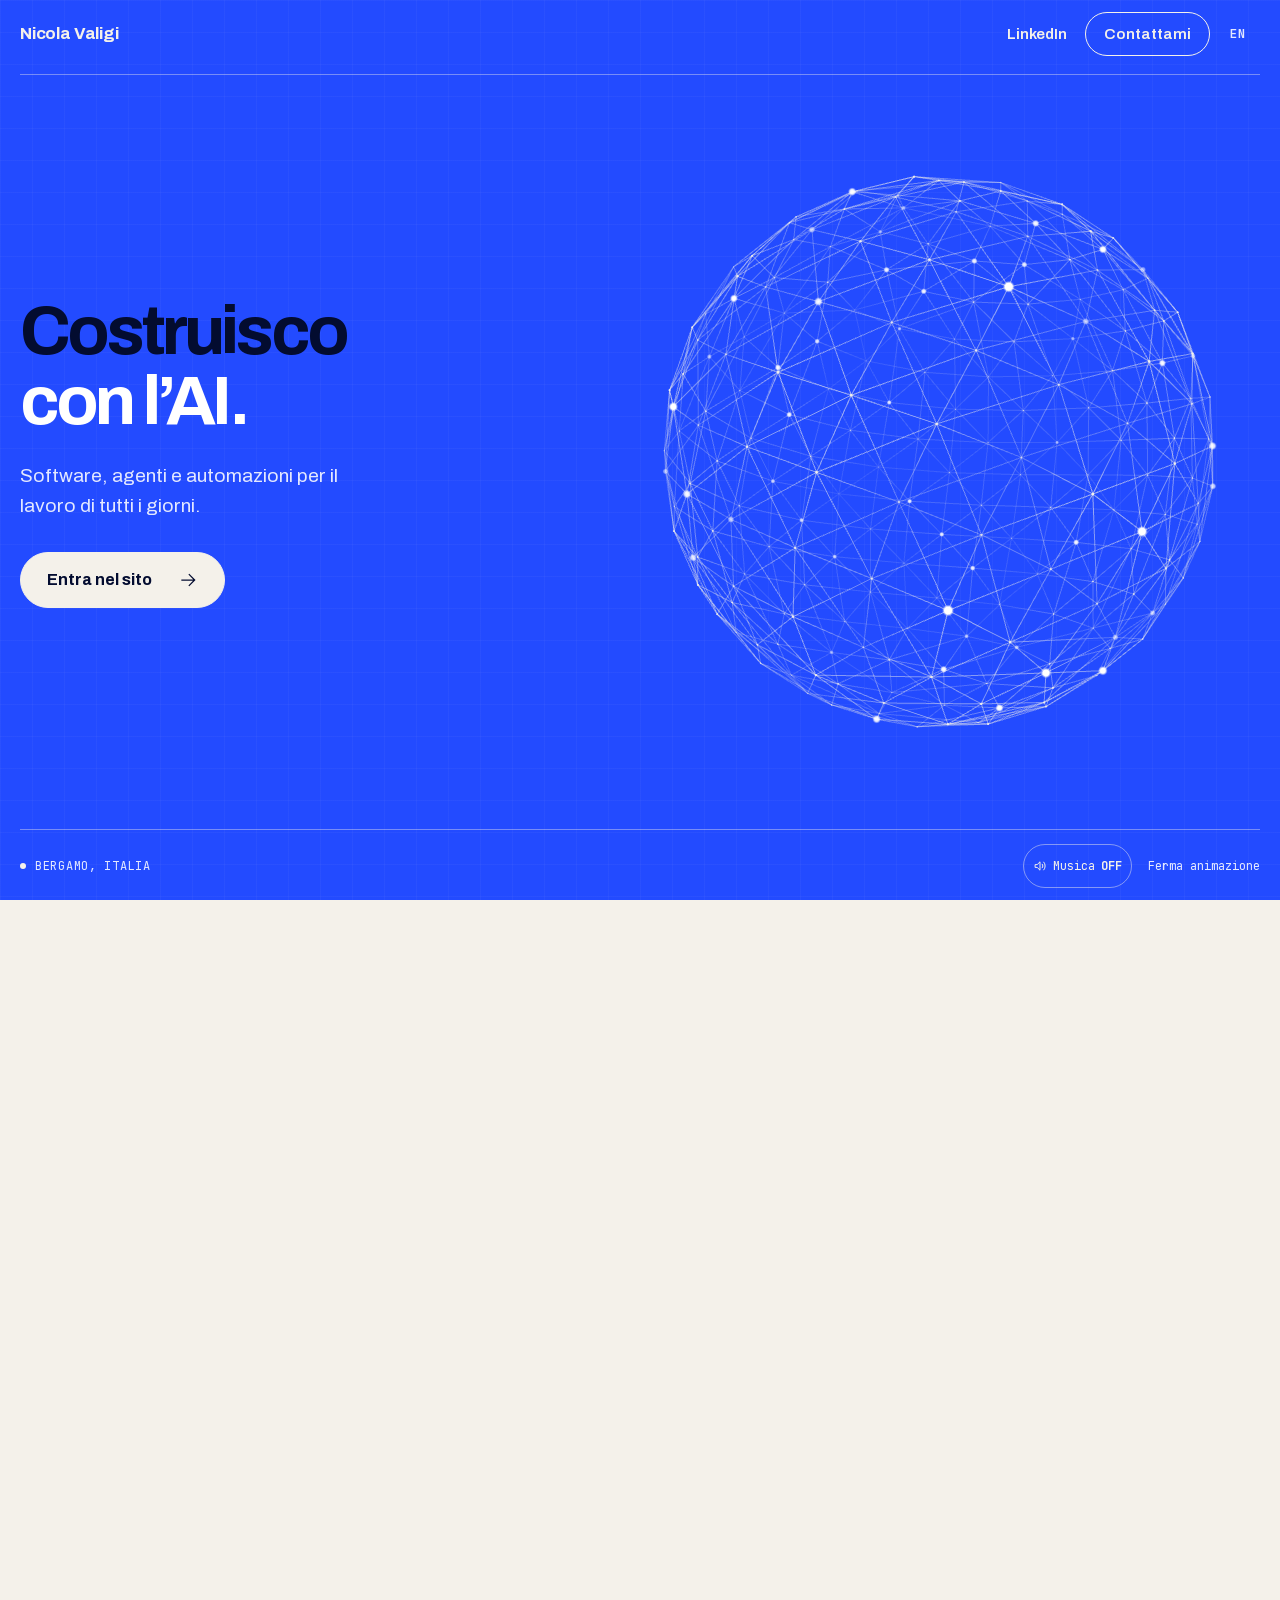
==== index.html @ a35246f2 "Centra la homepage sullo sviluppo con AI" ====
<!DOCTYPE html>
<html lang="it">
<head>
<meta charset="utf-8">
<meta name="viewport" content="width=device-width, initial-scale=1, viewport-fit=cover">
<title>Nicola Valigi | Sviluppo con AI, software e automazioni</title>
<meta name="theme-color" content="#F4F1EA">
<link rel="icon" href="icona.svg" type="image/svg+xml">
<link rel="preload" href="fonts/archivo-latin.woff2" as="font" type="font/woff2" crossorigin>
<link rel="stylesheet" href="fonts.css">
<link rel="stylesheet" href="stile.css">
<link rel="stylesheet" href="intro.css">
<script src="intro-boot.js"></script>
<meta name="description" content="Uso l’intelligenza artificiale per creare software e configuro agenti e automazioni per il lavoro quotidiano. Progetti e metodo di Nicola Valigi, Bergamo.">
<meta name="robots" content="index,follow,max-image-preview:large">
<meta name="author" content="Nicola Valigi">
<meta name="twitter:card" content="summary_large_image">
<meta name="twitter:title" content="Nicola Valigi | Sviluppo con AI, software e automazioni">
<meta name="twitter:description" content="Uso l’intelligenza artificiale per creare software e configuro agenti e automazioni per il lavoro quotidiano. Progetti e metodo di Nicola Valigi, Bergamo.">
<meta name="twitter:image" content="https://www.nicvaligi.com/og.png">
<meta name="twitter:image:alt" content="Nicola Valigi">
<meta property="og:type" content="website">
<meta property="og:title" content="Nicola Valigi | Sviluppo con AI, software e automazioni">
<meta property="og:description" content="Uso l’intelligenza artificiale per creare software e configuro agenti e automazioni per il lavoro quotidiano. Progetti e metodo di Nicola Valigi, Bergamo.">
<meta property="og:url" content="https://www.nicvaligi.com/">
<meta property="og:site_name" content="Nicola Valigi">
<meta property="og:locale" content="it_IT">
<meta property="og:locale:alternate" content="en_US">
<meta property="og:image" content="https://www.nicvaligi.com/og.png">
<meta property="og:image:width" content="1200">
<meta property="og:image:height" content="630">
<meta property="og:image:alt" content="Nicola Valigi">
<link rel="canonical" href="https://www.nicvaligi.com/">
<link rel="alternate" hreflang="it" href="https://www.nicvaligi.com/">
<link rel="alternate" hreflang="en" href="https://www.nicvaligi.com/en/">
<link rel="alternate" hreflang="x-default" href="https://www.nicvaligi.com/">
<script type="application/ld+json">{"@context":"https://schema.org","@graph":[{"@type":"Person","@id":"https://www.nicvaligi.com/#nicola","name":"Nicola Valigi","url":"https://www.nicvaligi.com/","image":"https://www.nicvaligi.com/img/nicola-valigi-al-lavoro.jpeg","email":"n.valigi@gmail.com","homeLocation":{"@type":"Place","name":"Bergamo, Italia"},"knowsLanguage":["it","en"],"sameAs":["https://www.linkedin.com/in/nicola-valigi-288418447/","https://github.com/nicolavaligi"],"knowsAbout":["Sviluppo software con AI","Agenti AI","Automazione dei flussi di lavoro","GIS","Fotogrammetria","Infrastrutture"]},{"@type":"WebSite","@id":"https://www.nicvaligi.com/#sito","url":"https://www.nicvaligi.com/","name":"Nicola Valigi","inLanguage":["it","en"],"publisher":{"@id":"https://www.nicvaligi.com/#nicola"}},{"@type":"Service","@id":"https://www.nicvaligi.com/#servizio-sentinelle","name":"Monitoraggio di fonti pubbliche","url":"https://www.nicvaligi.com/#sentinelle","provider":{"@id":"https://www.nicvaligi.com/#nicola"}},{"@type":"Service","@id":"https://www.nicvaligi.com/#servizio-geo","name":"Geo-intelligence e sourcing fondiario","url":"https://www.nicvaligi.com/#geo","provider":{"@id":"https://www.nicvaligi.com/#nicola"}},{"@type":"Service","@id":"https://www.nicvaligi.com/#servizio-agenti","name":"Piattaforme e agenti AI","url":"https://www.nicvaligi.com/#piattaforme","provider":{"@id":"https://www.nicvaligi.com/#nicola"}},{"@type":"Service","@id":"https://www.nicvaligi.com/rilievi-drone.html#servizio","name":"Rilievi drone e fotogrammetria","url":"https://www.nicvaligi.com/rilievi-drone.html","provider":{"@id":"https://www.nicvaligi.com/#nicola"}},{"@type":"ItemList","@id":"https://www.nicvaligi.com/#servizi","name":"Servizi","numberOfItems":4,"itemListElement":[{"@type":"ListItem","position":1,"item":{"@id":"https://www.nicvaligi.com/#servizio-agenti"}},{"@type":"ListItem","position":2,"item":{"@id":"https://www.nicvaligi.com/#servizio-sentinelle"}},{"@type":"ListItem","position":3,"item":{"@id":"https://www.nicvaligi.com/#servizio-geo"}},{"@type":"ListItem","position":4,"item":{"@id":"https://www.nicvaligi.com/rilievi-drone.html#servizio"}}]},{"@type":"WebPage","@id":"https://www.nicvaligi.com/#pagina","url":"https://www.nicvaligi.com/","name":"Nicola Valigi | Sviluppo con AI, software e automazioni","description":"Uso l’intelligenza artificiale per creare software e configuro agenti e automazioni per il lavoro quotidiano. Progetti e metodo di Nicola Valigi, Bergamo.","inLanguage":"it","isPartOf":{"@id":"https://www.nicvaligi.com/#sito"},"about":{"@id":"https://www.nicvaligi.com/#nicola"},"mainEntity":{"@id":"https://www.nicvaligi.com/#servizi"}}]}</script>
</head>
<body>
<section class="intro-stage" id="intro" aria-label="Benvenuto">
  <header class="intro-header">
    <p class="intro-name">Nicola Valigi</p>
    <nav class="intro-nav" aria-label="Accesso rapido">
      <a href="https://www.linkedin.com/in/nicola-valigi-288418447/" target="_blank" rel="noopener noreferrer">LinkedIn</a>
      <a class="intro-contact" href="#contatto">Contattami</a>
      <a class="intro-language" href="/en/" lang="en" hreflang="en" aria-label="English">EN</a>
    </nav>
  </header>
  <div class="intro-composition">
    <div class="intro-orbit" aria-hidden="true">
      <svg class="intro-fallback" viewBox="0 0 400 400" fill="none" stroke="currentColor" stroke-width=".65">
        <circle cx="200" cy="200" r="170"/><ellipse cx="200" cy="200" rx="90" ry="170"/><ellipse cx="200" cy="200" rx="145" ry="170"/>
        <ellipse cx="200" cy="200" rx="170" ry="60"/><ellipse cx="200" cy="200" rx="170" ry="120"/><path d="M30 200h340M200 30v340"/>
      </svg>
      <canvas id="sphere"></canvas>
    </div>
    <div class="intro-copy">
      <p class="intro-title">Costruisco<br><span>con l’AI.</span></p>
      <p class="intro-subtitle">Software, agenti e automazioni per il lavoro di tutti i giorni.</p>
      <a class="intro-enter" href="#contenuto"><span>Entra nel sito</span><svg width="20" height="20" viewBox="0 0 24 24" fill="none" stroke="currentColor" stroke-width="1.5" aria-hidden="true"><path d="M4 12h15M13 5l7 7-7 7"/></svg></a>
    </div>
  </div>
  <footer class="intro-footer">
    <span class="intro-location">BERGAMO, ITALIA</span>
    <div class="intro-controls"><button class="intro-music" type="button" aria-label="Musica lounge" aria-pressed="false" hidden><svg viewBox="0 0 20 20" width="14" height="14" fill="none" stroke="currentColor" stroke-width="1.4" aria-hidden="true"><path d="M3 8h3l4-4v12l-4-4H3zM13 7a5 5 0 0 1 0 6M15 4a9 9 0 0 1 0 12"/></svg><span>Musica</span><span data-music-status aria-hidden="true">OFF</span></button><button class="intro-pause" type="button" aria-pressed="false">Ferma animazione</button></div>
  </footer>
</section>
<div class="site-shell" id="site-shell">

<a class="salta" href="#contenuto">Vai al contenuto</a>


<header class="contenitore testata">
  <a class="marchio" href="./">Nicola Valigi</a>
  <nav class="menu" aria-label="Menu principale">
    <a href="https://www.linkedin.com/in/nicola-valigi-288418447/" target="_blank" rel="noopener noreferrer">LinkedIn</a>
    <a class="contatto" href="#contatto">Contattami</a>
    <a class="lingua" href="/en/" hreflang="en" lang="en" aria-label="English">EN</a>
  </nav>
</header>

<main id="contenuto" tabindex="-1">

<section class="apertura">
  <div class="contenitore apertura-griglia">
    <div>
      <p class="coordinate">NICOLA VALIGI · BERGAMO</p>
      <h1><span>Software</span><span class="evid">con l’AI.</span></h1>
      <p class="sommario">Uso l’AI per progettare, scrivere e testare software. Configuro agenti che lavorano con i tuoi documenti, le tue fonti e gli strumenti che usi già.</p>
      <div class="azioni">
        <a class="bottone" href="#contatto">Contattami <span aria-hidden="true">&rarr;</span></a>
        <a class="collegamento" href="#progetti">Vedi i progetti</a>
      </div>
    </div>

    <picture><source type="image/webp" srcset="img/nicola-valigi-al-lavoro-640.webp 640w, img/nicola-valigi-al-lavoro-1200.webp 1200w, img/nicola-valigi-al-lavoro-1800.webp 1800w" sizes="(min-width: 1000px) 640px, calc(100vw - 40px)"><img class="ritratto" src="img/nicola-valigi-al-lavoro.jpeg" alt="Nicola Valigi al lavoro al computer" width="2390" height="1792" decoding="async" fetchpriority="high"></picture>
  </div>
</section>

<section class="sezione" id="progetti">
  <div class="contenitore">
    <p class="tav">Tav. 01 · Progetti</p>
    <h2>Progetti selezionati</h2>
    <ul class="gambe">
      <li><a href="#piattaforme"><strong>Software e agenti AI</strong><span>Piattaforme per i clienti e agenti che consultano le fonti.</span></a></li>
      <li><a href="#sentinelle"><strong>Monitoraggio automatico</strong><span>Atti, bandi e registri verificati ogni settimana.</span></a></li>
      <li><a href="#geo"><strong>Progetti territoriali</strong><span>Mappe, analisi e rilievi con drone.</span></a></li>
    </ul>

    <section class="gruppo" id="piattaforme" aria-labelledby="piattaforme-t">
      <div class="gruppo-testa">
        <span class="gruppo-lettera" aria-hidden="true">A</span>
        <div><h3 id="piattaforme-t">Software e agenti AI</h3><p>Piattaforme con accessi separati per cliente e agenti che ritrovano informazioni in note, posta e documenti.</p></div>
      </div>
    <article class="caso">
      <div class="caso-testa">
        <span class="caso-num">01</span>
        <h4>Una piattaforma per i clienti, in produzione</h4>
        <span class="caso-settore">Piattaforma · in produzione</span>
      </div>
      <figure class="schema">
        <figcaption>Schema dimostrativo · clienti e componenti di fantasia</figcaption>
        <div class="schema-griglia">
          <div class="tenant"><p class="tenant-nome">Cliente A</p><ul><li class="on">Console messaggi<span>acceso</span></li><li class="on">Cruscotto attività<span>acceso</span></li><li class="off">Prenotazioni del giorno<span>spento</span></li></ul></div>
          <div class="tenant"><p class="tenant-nome">Cliente B</p><ul><li class="on">Console messaggi<span>acceso</span></li><li class="off">Cruscotto attività<span>spento</span></li><li class="off">Prenotazioni del giorno<span>spento</span></li></ul></div>
          <div class="tenant"><p class="tenant-nome">Cliente C</p><ul><li class="off">Console messaggi<span>spento</span></li><li class="on">Cruscotto attività<span>acceso</span></li><li class="on">Prenotazioni del giorno<span>acceso</span></li></ul></div>
        </div>
        <ul class="schema-base">
          <li>Accessi separati per cliente</li>
          <li>Ambiente di prova</li>
          <li>Produzione</li>
        </ul>
      </figure>
      <div class="caso-testo">
        <div><h5>Il problema</h5><p>Ogni cliente vuole il suo strumento, ma costruire e mantenere un'applicazione separata per ciascuno non regge.</p></div>
        <div><h5>Cosa ho costruito</h5><p>Una piattaforma unica: accessi separati per cliente, ambienti di prova e di produzione e componenti attivabili per ciascun cliente.</p></div>
        <div class="risultato"><h5>Il risultato</h5><p>In produzione, con più clienti attivi. Un componente nuovo passa dalla prova alla produzione solo dopo essere stato visto funzionare.</p></div>
      </div>
    </article>
    <div class="sotto-blocco">
      <h4>Memoria e agenti</h4>
      <p class="sotto-intro">Appunti vocali, posta e documenti diventano una memoria che si interroga, con le fonti.</p>
      <ul class="archivi">
        <li><h5>Raccolta</h5><p>Le note vocali vengono trascritte, la posta letta da un agente, i documenti registrati al loro posto.</p></li>
        <li><h5>Memoria</h5><p>Ogni nota ha una fonte, una data e un grado di affidabilità. Si cerca per parole o per significato.</p></li>
        <li><h5>Decisioni</h5><p>Le decisioni restano scritte e numerate, così un progetto non riparte da zero e non contraddice un altro.</p></li>
      </ul>
    </div>
    </section>

    <section class="gruppo" id="sentinelle" aria-labelledby="sentinelle-t">
      <div class="gruppo-testa">
        <span class="gruppo-lettera" aria-hidden="true">B</span>
        <div><h3 id="sentinelle-t">Sentinelle su fonti pubbliche</h3><p>Sistemi che leggono con regolarità atti, bandi e registri, e avvisano solo quando c'è qualcosa di verificato.</p></div>
      </div>
    <article class="caso">
      <div class="caso-testa">
        <span class="caso-num">02</span>
        <h4>Dall'atto pubblicato alla perizia: la filiera degli espropri</h4>
        <span class="caso-settore">Espropri · giro settimanale</span>
      </div>
      <div class="flusso-griglia">
        <ol class="flusso">
          <li><b>1</b><div><h5>Cerca</h5><p>Ogni settimana, regione per regione, con sette metodi: albi comunali, delibere, stampa locale, gestori, gare, varianti urbanistiche, indizi di possesso.</p></div></li>
          <li><b>2</b><div><h5>Prova</h5><p>Ogni segnalazione porta l'indirizzo della fonte, l'estratto esatto e un'impronta che ne garantisce l'integrità. Senza prova viene respinta.</p></div></li>
          <li><b>3</b><div><h5>Confronta</h5><p>Lo stesso atto trovato due volte è un doppione. Un atto nuovo sulla stessa opera no.</p></div></li>
          <li><b>4</b><div><h5>Consegna</h5><p>Un elenco pronto per chi segue le pratiche, registrato solo dopo averlo riletto a destinazione.</p></div></li>
          <li><b>5</b><div><h5>Stima <span class="nota-stato">prototipo</span></h5><p>Gli atti di un caso vengono letti sulle regole di stima. Ne esce un'ipotesi, con le fonti citate voce per voce.</p></div></li>
          <li><b>6</b><div><h5>Valida</h5><p>Avvocato e tecnico controllano l'ipotesi. Solo dopo diventa una perizia.</p></div></li>
        </ol>
        <figure class="scheda-esempio">
          <figcaption>Segnalazione · esempio dimostrativo con dati di fantasia</figcaption>
          <dl>
            <div><dt>Opera</dt><dd>Variante alla strada provinciale</dd></div>
            <div><dt>Fase</dt><dd>Immissione in possesso / occupazione d'urgenza</dd></div>
            <div><dt>Nota</dt><dd><span class="evid">Indizio indiretto; decreto non trovato</span></dd></div>
            <div><dt>Fonte</dt><dd>Albo pretorio comunale, 06/11/2026</dd></div>
            <div><dt>Prova</dt><dd>Estratto testuale e impronta SHA-256</dd></div>
            <div><dt>Proprietari</dt><dd>Dati non raccolti</dd></div>
          </dl>
        </figure>
      </div>
      <div class="caso-testo">
        <div><h5>Il problema</h5><p>Gli atti che avviano un esproprio escono sparsi tra albi pretori, delibere e stampa locale. Seguirli a mano, opera per opera, non è sostenibile.</p></div>
        <div><h5>Cosa ho costruito</h5><p>Una filiera in cui gli agenti AI cercano e leggono con regole scritte, e i professionisti decidono. Priorità alle immissioni in possesso e alle occupazioni d'urgenza.</p></div>
        <div class="risultato"><h5>Il risultato</h5><p>A ogni giro un elenco verificato di opere e atti, con fonti e date, senza dati personali dei proprietari.</p></div>
      </div>
    </article>
    <div class="sotto-blocco">
      <h4>Gli stessi dati, come API</h4>
      <p class="sotto-intro">Tre archivi che raccolgo, ripulisco e distribuisco per chi vuole i dati dentro i propri sistemi.</p>
      <ul class="archivi">
        <li><h5>Terreni per il fotovoltaico</h5><p>Particelle catastali con la distanza dalle cabine della rete elettrica.</p></li>
        <li><h5>Gare pubbliche italiane</h5><p>Bandi e gare d'appalto, con i lotti PNRR e i codici CIG.</p></li>
        <li><h5>Bonifiche dei siti di interesse nazionale</h5><p>Procedimenti ambientali, matrici e volumi dei siti da bonificare.</p></li>
      </ul>
      <p class="azioni">
        <a class="bottone chiaro" href="https://nicolavaligi.github.io/houdinick-data-feeds/" target="_blank" rel="noopener noreferrer">Documentazione &nearr;</a>
        <a class="collegamento" href="https://rapidapi.com/nvaligi/api/houdinick-data-api" target="_blank" rel="noopener noreferrer">Catalogo su RapidAPI &nearr;</a>
      </p>
    </div>
    </section>

    <section class="gruppo" id="geo" aria-labelledby="geo-t">
      <div class="gruppo-testa">
        <span class="gruppo-lettera" aria-hidden="true">C</span>
        <div><h3 id="geo-t">Geo-intelligence</h3><p>Catasto, rete elettrica, vincoli e progetti sulla stessa mappa, con un punteggio che si può spiegare.</p></div>
      </div>
    <article class="caso" id="terreni">
      <div class="caso-testa">
        <span class="caso-num">03</span>
        <h4>Trovare i terreni giusti per un impianto</h4>
        <span class="caso-settore">Rinnovabili · in produzione · <a href="https://nicolavaligi.github.io/sunpro/" target="_blank" rel="noopener noreferrer">demo live &nearr;</a></span>
      </div>
      <figure class="progetto-paesaggio progetto-gis">
        <div class="schermata"><picture><source type="image/webp" srcset="img/po-valley-sentinel-1280.webp 1280w, img/po-valley-sentinel-3840.webp 3840w" sizes="(max-width: 1280px) calc(100vw - 40px), 1240px"><img src="img/po-valley-sentinel-1280.jpg" srcset="img/po-valley-sentinel-1280.jpg 1280w, img/po-valley-sentinel-3840.jpg 3840w" sizes="(max-width: 1280px) calc(100vw - 40px), 1240px" alt="Immagine satellitare della Pianura Padana con campi coltivati, città, fiumi e costa adriatica" width="3840" height="1236" loading="lazy" decoding="async"></picture></div>
        <figcaption><span>Pianura Padana · vista satellitare Copernicus Sentinel-2</span><span>Contains modified Copernicus Sentinel data (2018–19), processed by <a href="https://www.esa.int/media/po-valley-italy-en-228663" target="_blank" rel="noopener noreferrer">ESA</a> · <a href="https://creativecommons.org/licenses/by-sa/3.0/igo/" target="_blank" rel="noopener noreferrer">CC BY-SA 3.0 IGO</a> · ridimensionata</span></figcaption>
        <div class="gis-livelli"><p>I dati che incrocio</p><ul><li>Particelle catastali</li><li>Rete elettrica</li><li>Vincoli territoriali</li><li>Valutazione delle aree</li></ul></div>
      </figure>
      <div class="caso-testo">
        <div><h5>Il problema</h5><p>Per capire se un terreno è adatto bisogna incrociare catasto, rete elettrica, irraggiamento e vincoli. A mano vuol dire fogli di calcolo dispersivi.</p></div>
        <div><h5>Cosa ho costruito</h5><p>Una piattaforma 3D che confronta le aree e assegna a ciascuna un punteggio da 0 a 100, con mappa catastale e distanza dalle cabine primarie.</p></div>
        <div class="risultato"><h5>Il risultato</h5><p>Oltre 21.900 particelle georeferenziate e 116 lotti analizzati, per 709,7 ettari.</p></div>
      </div>
    <figure class="mappa">
<svg class="mappa-svg" viewBox="-34 -22 776 576" role="img" aria-labelledby="mappa-titolo mappa-desc" xmlns="http://www.w3.org/2000/svg">
<title id="mappa-titolo">Mappa catastale dimostrativa</title>
<desc id="mappa-desc">Un foglio di particelle con una linea elettrica, una cabina primaria, una strada e un fiume. Le particelle migliori per un impianto sono evidenziate in giallo; quelle vicine al fiume sono escluse per vincolo.</desc>
<defs>
<clipPath id="foglio"><rect x="0" y="0" width="720" height="520"/></clipPath>
<pattern id="tratteggio" width="7" height="7" patternUnits="userSpaceOnUse" patternTransform="rotate(45)"><line x1="0" y1="0" x2="0" y2="7" class="m-hatch"/></pattern>
</defs>
<g clip-path="url(#foglio)">
<rect class="m-carta" x="0" y="0" width="720" height="520"/>
<path class="m-p" d="M-162.1 -31.9 L-88.7 -43.5 L-88.3 -4.1 L-153.2 24.4Z"/>
<path class="m-p" d="M-153.2 24.4 L-88.3 -4.1 L-87.9 31.1 L-148.7 53.0Z"/>
<path class="m-p" d="M-148.7 53.0 L-87.9 31.1 L-87.2 97.5 L-138.7 115.6Z"/>
<path class="m-p" d="M-88.7 -43.5 L-45.7 -50.4 L-33.3 30.6 L-87.9 37.4Z"/>
<path class="m-p" d="M-45.7 -50.4 L12.1 -59.5 L15.2 24.7 L-33.3 30.6Z"/>
<path class="m-p" d="M-87.9 37.4 L-37.1 31.1 L-23.1 74.9 L-87.2 97.5Z"/>
<path class="m-p" d="M-37.1 31.1 L15.2 24.7 L16.6 60.9 L-23.1 74.9Z"/>
<path class="m-p" d="M-138.7 115.6 L-62.5 88.8 L-58.6 146.6 L-127.7 185.3Z"/>
<path class="m-p" d="M-127.7 185.3 L-58.6 146.6 L-52.9 232.5 L-118.0 246.2Z"/>
<path class="m-p" d="M-62.5 88.8 L-16.8 72.7 L-16.5 155.7 L-57.1 170.1Z"/>
<path class="m-p" d="M-16.8 72.7 L16.6 60.9 L19.6 142.8 L-16.5 155.7Z"/>
<path class="m-p" d="M-57.1 170.1 L-15.1 155.2 L-18.3 225.3 L-52.9 232.5Z"/>
<path class="m-p" d="M-15.1 155.2 L19.6 142.8 L22.4 216.7 L-18.3 225.3Z"/>
<path class="m-p" d="M12.1 -59.5 L46.0 -64.9 L57.7 -15.2 L14.0 -9.1Z"/>
<path class="m-p" d="M46.0 -64.9 L81.2 -70.5 L84.6 -18.9 L57.7 -15.2Z"/>
<path class="m-p m-live" d="M14.0 -9.1 L84.6 -18.9 L89.7 59.9 L17.0 72.5Z" data-n="78" data-ha="3.6" data-d="480" data-s="69" data-v="0" data-r="13"/>
<path class="m-p" d="M81.2 -70.5 L125.8 -77.5 L118.6 -11.5 L85.7 -1.4Z"/>
<path class="m-p" d="M125.8 -77.5 L161.1 -83.1 L162.3 -24.8 L118.6 -11.5Z"/>
<path class="m-p" d="M85.7 -1.4 L131.6 -15.4 L136.9 51.8 L89.7 59.9Z"/>
<path class="m-p" d="M131.6 -15.4 L162.3 -24.8 L163.7 47.1 L136.9 51.8Z"/>
<path class="m-p m-live" d="M17.0 72.5 L65.3 64.1 L67.6 87.0 L18.0 97.6Z" data-n="209" data-ha="0.7" data-d="440" data-s="49" data-v="0" data-r="44"/>
<path class="m-p m-live" d="M18.0 97.6 L67.6 87.0 L71.1 123.1 L19.7 143.4Z" data-n="104" data-ha="1.3" data-d="420" data-s="54" data-v="0" data-r="33"/>
<path class="m-p m-live" d="M19.7 143.4 L71.1 123.1 L79.2 204.8 L22.4 216.7Z" data-n="61" data-ha="2.7" data-d="420" data-s="64" data-v="0" data-r="22"/>
<path class="m-p m-live m-top is-sel" d="M65.3 64.1 L163.7 47.1 L165.0 115.5 L71.0 121.8Z" data-n="290" data-ha="3.8" data-d="260" data-s="81" data-v="0" data-r="1"/>
<path class="m-p m-live" d="M71.0 121.8 L111.3 119.1 L115.9 197.1 L79.2 204.8Z" data-n="386" data-ha="2.0" data-d="310" data-s="65" data-v="0" data-r="21"/>
<path class="m-p m-live m-top" d="M111.3 119.1 L165.0 115.5 L166.4 186.5 L115.9 197.1Z" data-n="92" data-ha="2.4" data-d="190" data-s="74" data-v="0" data-r="5"/>
<path class="m-p" d="M161.1 -83.1 L207.1 -90.4 L200.9 -34.0 L162.2 -26.0Z"/>
<path class="m-p" d="M207.1 -90.4 L261.6 -99.0 L257.5 -45.7 L200.9 -34.0Z"/>
<path class="m-p" d="M162.2 -26.0 L257.5 -45.7 L253.6 4.1 L163.0 12.5Z"/>
<path class="m-p m-live" d="M163.0 12.5 L200.9 9.0 L201.1 68.4 L164.1 70.5Z" data-n="71" data-ha="1.4" data-d="230" data-s="64" data-v="0" data-r="23"/>
<path class="m-p m-live" d="M200.9 9.0 L253.6 4.1 L248.9 65.7 L201.1 68.4Z" data-n="282" data-ha="1.9" data-d="230" data-s="68" data-v="0" data-r="16"/>
<path class="m-p" d="M261.6 -99.0 L312.1 -107.0 L311.1 -2.9 L254.6 -8.0Z"/>
<path class="m-p" d="M312.1 -107.0 L364.7 -115.4 L376.3 2.9 L311.1 -2.9Z"/>
<path class="m-p m-live" d="M254.6 -8.0 L308.0 -3.2 L312.1 62.0 L248.9 65.7Z" data-n="369" data-ha="2.5" data-d="300" data-s="69" data-v="0" data-r="14"/>
<path class="m-p m-live" d="M308.0 -3.2 L376.3 2.9 L381.7 58.0 L312.1 62.0Z" data-n="257" data-ha="2.6" data-d="410" data-s="64" data-v="0" data-r="24"/>
<path class="m-p m-live" d="M164.1 70.5 L202.9 68.3 L201.4 133.3 L165.5 139.8Z" data-n="337" data-ha="1.6" data-d="90" data-s="72" data-v="0" data-r="9"/>
<path class="m-p m-live m-top" d="M202.9 68.3 L253.7 65.4 L239.5 126.3 L201.4 133.3Z" data-n="199" data-ha="1.7" data-d="80" data-s="74" data-v="0" data-r="6"/>
<path class="m-p m-live m-top" d="M165.5 139.8 L239.5 126.3 L228.5 173.4 L166.4 186.5Z" data-n="372" data-ha="2.0" data-d="80" data-s="76" data-v="0" data-r="4"/>
<path class="m-p m-live m-top" d="M253.7 65.4 L298.0 62.8 L278.6 162.9 L228.5 173.4Z" data-n="311" data-ha="3.0" data-d="140" data-s="81" data-v="0" data-r="2"/>
<path class="m-p m-live" d="M298.0 62.8 L343.0 60.3 L332.1 151.6 L278.6 162.9Z" data-n="287" data-ha="2.9" data-d="260" data-s="74" data-v="0" data-r="7"/>
<path class="m-p m-live" d="M343.0 60.3 L381.7 58.0 L385.3 94.7 L337.6 105.8Z" data-n="295" data-ha="1.1" data-d="390" data-s="54" data-v="0" data-r="34"/>
<path class="m-p m-live" d="M337.6 105.8 L385.3 94.7 L389.7 139.5 L332.1 151.6Z" data-n="260" data-ha="1.5" data-d="370" data-s="58" data-v="0" data-r="29"/>
<path class="m-p" d="M-118.0 246.2 L-75.9 237.4 L-64.1 322.6 L-105.2 327.3Z"/>
<path class="m-p" d="M-75.9 237.4 L-13.5 224.3 L-13.7 264.1 L-70.1 279.3Z"/>
<path class="m-p" d="M-70.1 279.3 L-13.7 264.1 L-14.0 316.8 L-64.1 322.6Z"/>
<path class="m-p m-live" d="M-13.5 224.3 L70.9 206.5 L72.6 246.6 L-13.7 262.2Z" data-n="165" data-ha="2.1" data-d="530" data-s="54" data-v="0" data-r="35"/>
<path class="m-p m-live" d="M-13.7 262.2 L72.6 246.6 L75.2 306.5 L-14.0 316.8Z" data-n="321" data-ha="3.1" data-d="600" data-s="59" data-v="0" data-r="26"/>
<path class="m-p m-live" d="M70.9 206.5 L123.1 195.6 L127.1 251.9 L72.8 250.4Z" data-n="284" data-ha="1.7" data-d="380" data-s="59" data-v="0" data-r="27"/>
<path class="m-p m-live" d="M72.8 250.4 L127.1 251.9 L130.6 300.2 L75.2 306.5Z" data-n="248" data-ha="1.8" data-d="460" data-s="55" data-v="0" data-r="31"/>
<path class="m-p" d="M-105.2 327.3 L-35.5 319.3 L-17.2 403.7 L-94.7 393.5Z"/>
<path class="m-p" d="M-35.5 319.3 L26.5 312.1 L40.9 411.4 L-17.2 403.7Z"/>
<path class="m-p" d="M-94.7 393.5 L-35.9 401.3 L-18.3 469.7 L-83.3 465.3Z"/>
<path class="m-p" d="M-35.9 401.3 L40.9 411.4 L50.0 474.4 L-18.3 469.7Z"/>
<path class="m-p m-live" d="M26.5 312.1 L78.6 306.1 L74.9 382.5 L38.1 392.3Z" data-n="108" data-ha="2.2" data-d="680" data-s="48" data-v="0" data-r="45"/>
<path class="m-p m-live" d="M78.6 306.1 L130.6 300.2 L135.3 366.5 L74.9 382.5Z" data-n="362" data-ha="2.5" data-d="590" data-s="55" data-v="0" data-r="32"/>
<path class="m-p m-live" d="M38.1 392.3 L135.3 366.5 L140.1 433.5 L45.7 444.6Z" data-n="141" data-ha="3.6" data-d="770" data-s="54" data-v="0" data-r="36"/>
<path class="m-p m-live" d="M45.7 444.6 L140.1 433.5 L143.5 480.9 L50.0 474.4Z" data-n="341" data-ha="2.3" data-d="880" data-s="38" data-v="0" data-r="55"/>
<path class="m-p" d="M-83.3 465.3 L-25.1 469.3 L-16.1 533.6 L-70.1 548.9Z"/>
<path class="m-p" d="M-70.1 548.9 L-16.1 533.6 L-8.3 588.4 L-62.4 597.6Z"/>
<path class="m-p" d="M-25.1 469.3 L46.0 474.2 L49.7 578.6 L-8.3 588.4Z"/>
<path class="m-p" d="M-62.4 597.6 L-15.1 589.6 L-13.7 693.8 L-46.3 699.0Z"/>
<path class="m-p" d="M-15.1 589.6 L49.7 578.6 L51.5 630.2 L-14.5 634.1Z"/>
<path class="m-p" d="M-14.5 634.1 L51.5 630.2 L53.3 683.2 L-13.7 693.8Z"/>
<path class="m-p" d="M46.0 474.2 L81.2 476.6 L92.5 521.6 L47.8 526.3Z"/>
<path class="m-p" d="M81.2 476.6 L143.5 480.9 L146.0 515.8 L92.5 521.6Z"/>
<path class="m-p" d="M47.8 526.3 L85.6 522.3 L94.5 596.6 L50.6 606.6Z"/>
<path class="m-p" d="M85.6 522.3 L146.0 515.8 L150.8 583.7 L94.5 596.6Z"/>
<path class="m-p" d="M50.6 606.6 L106.4 593.8 L109.9 674.2 L53.3 683.2Z"/>
<path class="m-p" d="M106.4 593.8 L150.8 583.7 L156.8 666.8 L109.9 674.2Z"/>
<path class="m-p m-live" d="M123.1 195.6 L203.0 178.8 L200.6 240.2 L126.6 244.7Z" data-n="44" data-ha="2.7" data-d="250" data-s="73" data-v="0" data-r="8"/>
<path class="m-p m-live" d="M203.0 178.8 L250.7 168.8 L255.8 236.8 L200.6 240.2Z" data-n="279" data-ha="2.1" data-d="200" data-s="71" data-v="0" data-r="10"/>
<path class="m-p m-live" d="M126.6 244.7 L189.8 240.8 L191.4 316.3 L132.4 325.4Z" data-n="128" data-ha="3.0" data-d="410" data-s="67" data-v="0" data-r="17"/>
<path class="m-p m-live" d="M189.8 240.8 L255.8 236.8 L261.0 305.5 L191.4 316.3Z" data-n="160" data-ha="3.1" data-d="370" data-s="70" data-v="0" data-r="11"/>
<path class="m-p m-live" d="M250.7 168.8 L295.5 159.3 L303.9 201.3 L255.3 229.6Z" data-n="184" data-ha="1.6" data-d="220" data-s="66" data-v="0" data-r="19"/>
<path class="m-p m-live" d="M255.3 229.6 L303.9 201.3 L322.8 296.0 L261.0 305.5Z" data-n="310" data-ha="3.1" data-d="370" data-s="70" data-v="0" data-r="12"/>
<path class="m-p m-live m-top" d="M295.5 159.3 L389.7 139.5 L398.2 225.6 L308.3 223.2Z" data-n="345" data-ha="4.4" data-d="370" data-s="80" data-v="0" data-r="3"/>
<path class="m-p m-live" d="M308.3 223.2 L398.2 225.6 L403.9 283.5 L322.8 296.0Z" data-n="147" data-ha="3.5" data-d="490" data-s="67" data-v="0" data-r="18"/>
<path class="m-p m-live" d="M132.4 325.4 L175.8 318.7 L184.5 389.5 L137.9 402.9Z" data-n="116" data-ha="2.1" data-d="590" data-s="52" data-v="0" data-r="40"/>
<path class="m-p m-live" d="M175.8 318.7 L221.9 311.5 L236.5 374.5 L184.5 389.5Z" data-n="134" data-ha="2.1" data-d="550" data-s="54" data-v="0" data-r="37"/>
<path class="m-p m-live" d="M137.9 402.9 L196.4 386.1 L194.8 461.3 L142.8 470.5Z" data-n="358" data-ha="2.5" data-d="760" data-s="46" data-v="0" data-r="49"/>
<path class="m-p m-live" d="M196.4 386.1 L236.5 374.5 L254.3 450.8 L194.8 461.3Z" data-n="52" data-ha="2.4" data-d="730" data-s="47" data-v="0" data-r="47"/>
<path class="m-p m-live" d="M221.9 311.5 L300.7 299.4 L319.2 375.1 L238.2 381.8Z" data-n="293" data-ha="3.7" data-d="550" data-s="66" data-v="0" data-r="20"/>
<path class="m-p m-live" d="M238.2 381.8 L319.2 375.1 L334.2 436.7 L254.3 450.8Z" data-n="327" data-ha="3.4" data-d="730" data-s="54" data-v="0" data-r="38"/>
<path class="m-p m-live" d="M300.7 299.4 L403.9 283.5 L412.2 368.0 L318.1 370.7Z" data-n="371" data-ha="4.9" data-d="620" data-s="69" data-v="0" data-r="15"/>
<path class="m-p m-live" d="M318.1 370.7 L412.2 368.0 L417.5 422.0 L334.2 436.7Z" data-n="259" data-ha="3.4" data-d="790" data-s="51" data-v="0" data-r="43"/>
<path class="m-p" d="M142.8 470.5 L180.1 463.9 L197.7 542.1 L148.3 548.5Z"/>
<path class="m-p" d="M180.1 463.9 L220.7 456.7 L233.0 537.6 L197.7 542.1Z"/>
<path class="m-p m-live" d="M220.7 456.7 L265.2 448.9 L270.5 532.7 L233.0 537.6Z" data-n="155" data-ha="2.1" data-d="920" data-s="35" data-v="0" data-r="60"/>
<path class="m-p m-live" d="M265.2 448.9 L326.8 438.0 L317.9 526.6 L270.5 532.7Z" data-n="346" data-ha="2.9" data-d="920" data-s="41" data-v="0" data-r="51"/>
<path class="m-p" d="M148.3 548.5 L218.7 539.4 L217.8 598.9 L152.9 612.2Z"/>
<path class="m-p" d="M152.9 612.2 L217.8 598.9 L216.8 657.3 L156.8 666.8Z"/>
<path class="m-p" d="M218.7 539.4 L317.9 526.6 L312.6 579.4 L217.9 592.7Z"/>
<path class="m-p" d="M217.9 592.7 L312.6 579.4 L306.2 643.1 L216.8 657.3Z"/>
<path class="m-p m-live" d="M326.8 438.0 L373.9 429.7 L360.4 517.6 L317.7 528.7Z" data-n="397" data-ha="2.4" data-d="940" data-s="37" data-v="0" data-r="57"/>
<path class="m-p m-live" d="M373.9 429.7 L417.5 422.0 L421.6 463.6 L366.3 478.8Z" data-n="251" data-ha="1.4" data-d="920" data-s="29" data-v="0" data-r="62"/>
<path class="m-p m-live" d="M366.3 478.8 L421.6 463.6 L425.2 500.6 L360.4 517.6Z" data-n="380" data-ha="1.4" data-d="1010" data-s="25" data-v="0" data-r="68"/>
<path class="m-p" d="M317.7 528.7 L370.6 514.9 L380.2 590.7 L311.8 588.0Z"/>
<path class="m-p" d="M311.8 588.0 L380.2 590.7 L385.3 630.6 L306.2 643.1Z"/>
<path class="m-p" d="M370.6 514.9 L425.2 500.6 L431.0 559.9 L376.4 560.2Z"/>
<path class="m-p" d="M376.4 560.2 L431.0 559.9 L437.2 622.4 L385.3 630.6Z"/>
<path class="m-p" d="M364.7 -115.4 L448.3 -128.6 L448.7 -87.4 L368.9 -72.8Z"/>
<path class="m-p" d="M368.9 -72.8 L448.7 -87.4 L449.1 -33.3 L373.3 -27.8Z"/>
<path class="m-p" d="M448.3 -128.6 L513.6 -138.9 L516.5 -38.1 L449.1 -33.3Z"/>
<path class="m-p" d="M373.3 -27.8 L471.7 -34.9 L465.5 18.6 L379.0 30.6Z"/>
<path class="m-p m-live" d="M379.0 30.6 L465.5 18.6 L461.0 56.9 L382.8 68.7Z" data-n="264" data-ha="2.0" data-d="570" data-s="52" data-v="0" data-r="41"/>
<path class="m-p" d="M471.7 -34.9 L516.5 -38.1 L519.0 48.1 L461.0 56.9Z"/>
<path class="m-p" d="M513.6 -138.9 L549.2 -144.6 L565.2 -75.8 L515.9 -58.9Z"/>
<path class="m-p" d="M549.2 -144.6 L614.8 -155.0 L623.6 -95.9 L565.2 -75.8Z"/>
<path class="m-p" d="M515.9 -58.9 L579.3 -80.7 L578.1 -23.8 L517.1 -19.0Z"/>
<path class="m-p" d="M517.1 -19.0 L578.1 -23.8 L576.7 39.3 L519.0 48.1Z"/>
<path class="m-p" d="M579.3 -80.7 L623.6 -95.9 L631.4 -43.4 L578.0 -19.9Z"/>
<path class="m-p" d="M578.0 -19.9 L631.4 -43.4 L642.3 29.4 L576.7 39.3Z"/>
<path class="m-p m-live" d="M382.8 68.7 L448.1 58.8 L450.3 128.3 L390.1 143.6Z" data-n="124" data-ha="2.9" data-d="520" data-s="61" data-v="0" data-r="25"/>
<path class="m-p m-live" d="M390.1 143.6 L450.3 128.3 L452.2 189.5 L396.2 205.0Z" data-n="132" data-ha="2.3" data-d="530" data-s="56" data-v="0" data-r="30"/>
<path class="m-p m-live" d="M448.1 58.8 L525.0 47.2 L535.3 94.8 L450.3 128.3Z" data-n="390" data-ha="3.0" data-d="700" data-s="53" data-v="0" data-r="39"/>
<path class="m-p m-live" d="M450.3 128.3 L535.3 94.8 L549.9 162.5 L452.2 189.5Z" data-n="217" data-ha="3.8" data-d="710" data-s="59" data-v="0" data-r="28"/>
<path class="m-p m-live" d="M396.2 205.0 L452.3 189.5 L444.6 267.8 L402.8 272.6Z" data-n="322" data-ha="2.2" data-d="590" data-s="52" data-v="0" data-r="42"/>
<path class="m-p m-live" d="M452.3 189.5 L496.3 177.3 L492.9 262.3 L444.6 267.8Z" data-n="204" data-ha="2.3" data-d="690" data-s="48" data-v="0" data-r="46"/>
<path class="m-p m-live" d="M496.3 177.3 L549.9 162.5 L561.4 215.9 L494.3 226.5Z" data-n="129" data-ha="2.0" data-d="800" data-s="40" data-v="0" data-r="53"/>
<path class="m-p m-live" d="M494.3 226.5 L561.4 215.9 L569.5 253.5 L492.9 262.3Z" data-n="265" data-ha="1.7" data-d="840" data-s="36" data-v="0" data-r="59"/>
<path class="m-p m-live m-vinc" d="M525.0 47.2 L589.0 37.5 L597.7 137.5 L544.2 136.3Z" fill="url(#tratteggio)" data-n="130" data-ha="3.5" data-d="890" data-s="47" data-v="1" data-r="0"/>
<path class="m-p m-live" d="M589.0 37.5 L642.3 29.4 L658.6 138.9 L597.7 137.5Z" data-n="51" data-ha="3.8" data-d="1030" data-s="42" data-v="0" data-r="50"/>
<path class="m-p m-live m-vinc" d="M544.2 136.3 L582.0 137.2 L606.4 189.0 L556.7 193.9Z" fill="url(#tratteggio)" data-n="317" data-ha="1.5" data-d="910" data-s="31" data-v="1" data-r="0"/>
<path class="m-p m-live" d="M582.0 137.2 L658.6 138.9 L665.2 183.2 L606.4 189.0Z" data-n="93" data-ha="2.1" data-d="1040" data-s="28" data-v="0" data-r="65"/>
<path class="m-p m-live m-vinc" d="M556.7 193.9 L606.9 189.0 L604.2 249.6 L569.5 253.5Z" fill="url(#tratteggio)" data-n="167" data-ha="1.6" data-d="960" data-s="29" data-v="1" data-r="0"/>
<path class="m-p m-live" d="M606.9 189.0 L665.2 183.2 L673.9 241.6 L604.2 249.6Z" data-n="352" data-ha="2.4" data-d="1090" data-s="29" data-v="0" data-r="63"/>
<path class="m-p" d="M614.8 -155.0 L661.5 -162.4 L669.6 -98.5 L622.7 -102.0Z"/>
<path class="m-p" d="M661.5 -162.4 L697.8 -168.1 L703.4 -96.0 L669.6 -98.5Z"/>
<path class="m-p" d="M622.7 -102.0 L703.4 -96.0 L706.8 -52.8 L629.0 -59.6Z"/>
<path class="m-p" d="M697.8 -168.1 L766.3 -179.0 L774.5 -127.7 L701.3 -123.4Z"/>
<path class="m-p" d="M701.3 -123.4 L739.6 -125.7 L748.2 -49.2 L706.8 -52.8Z"/>
<path class="m-p" d="M739.6 -125.7 L774.5 -127.7 L787.4 -45.8 L748.2 -49.2Z"/>
<path class="m-p" d="M629.0 -59.6 L707.5 -52.8 L708.4 -8.6 L636.1 -12.0Z"/>
<path class="m-p" d="M636.1 -12.0 L708.4 -8.6 L708.9 15.9 L640.9 20.0Z"/>
<path class="m-p m-live" d="M640.9 20.0 L708.9 15.9 L710.0 69.8 L646.3 56.8Z" data-n="172" data-ha="1.9" data-d="1180" data-s="20" data-v="0" data-r="73"/>
<path class="m-p" d="M707.5 -52.8 L787.4 -45.8 L794.6 -0.6 L708.6 -0.8Z"/>
<path class="m-p" d="M708.6 -0.8 L761.9 -0.7 L757.5 79.4 L710.0 69.8Z"/>
<path class="m-p" d="M761.9 -0.7 L794.6 -0.6 L808.9 89.9 L757.5 79.4Z"/>
<path class="m-p m-live" d="M646.3 56.8 L709.1 69.6 L719.7 108.3 L653.7 106.1Z" data-n="329" data-ha="1.7" data-d="1180" data-s="19" data-v="0" data-r="74"/>
<path class="m-p m-live" d="M653.7 106.1 L690.0 107.3 L695.2 168.0 L662.4 164.8Z" data-n="186" data-ha="1.3" data-d="1160" data-s="17" data-v="0" data-r="75"/>
<path class="m-p" d="M690.0 107.3 L719.7 108.3 L737.2 172.1 L695.2 168.0Z"/>
<path class="m-p" d="M662.4 164.8 L737.2 172.1 L753.8 232.5 L673.9 241.6Z"/>
<path class="m-p" d="M709.1 69.6 L808.9 89.9 L821.8 171.0 L733.6 158.9Z"/>
<path class="m-p" d="M733.6 158.9 L821.8 171.0 L830.1 223.7 L753.8 232.5Z"/>
<path class="m-p m-live" d="M402.8 272.6 L446.4 267.6 L463.9 345.8 L409.8 344.2Z" data-n="272" data-ha="2.3" data-d="710" data-s="47" data-v="0" data-r="48"/>
<path class="m-p m-live" d="M446.4 267.6 L490.8 262.5 L507.4 320.9 L456.4 312.3Z" data-n="213" data-ha="1.5" data-d="770" data-s="38" data-v="0" data-r="56"/>
<path class="m-p m-live" d="M456.4 312.3 L507.4 320.9 L514.9 347.4 L463.9 345.8Z" data-n="361" data-ha="0.9" data-d="850" data-s="29" data-v="0" data-r="64"/>
<path class="m-p m-live" d="M409.8 344.2 L458.7 345.7 L471.8 391.0 L416.3 409.9Z" data-n="274" data-ha="1.9" data-d="830" data-s="37" data-v="0" data-r="58"/>
<path class="m-p m-live" d="M416.3 409.9 L471.8 391.0 L486.0 440.5 L421.2 459.3Z" data-n="263" data-ha="2.0" data-d="950" data-s="32" data-v="0" data-r="61"/>
<path class="m-p m-live" d="M458.7 345.7 L514.9 347.4 L537.3 425.6 L486.0 440.5Z" data-n="377" data-ha="3.0" data-d="970" data-s="39" data-v="0" data-r="54"/>
<path class="m-p m-live" d="M490.8 262.5 L555.8 255.1 L566.6 318.7 L512.3 337.9Z" data-n="74" data-ha="2.7" data-d="900" data-s="41" data-v="0" data-r="52"/>
<path class="m-p m-live m-vinc" d="M555.8 255.1 L607.5 249.2 L620.2 299.7 L566.6 318.7Z" fill="url(#tratteggio)" data-n="396" data-ha="2.0" data-d="1010" data-s="29" data-v="1" data-r="0"/>
<path class="m-p m-live" d="M512.3 337.9 L572.3 316.6 L577.7 359.0 L523.0 375.7Z" data-n="360" data-ha="1.5" data-d="1000" data-s="27" data-v="0" data-r="66"/>
<path class="m-p m-live" d="M523.0 375.7 L577.7 359.0 L584.5 412.0 L537.3 425.6Z" data-n="43" data-ha="1.7" data-d="1080" data-s="24" data-v="0" data-r="70"/>
<path class="m-p m-live m-vinc" d="M572.3 316.6 L620.2 299.7 L628.2 331.5 L577.5 357.6Z" fill="url(#tratteggio)" data-n="103" data-ha="1.2" data-d="1090" data-s="20" data-v="1" data-r="0"/>
<path class="m-p m-live m-vinc" d="M577.5 357.6 L628.2 331.5 L644.2 394.7 L584.5 412.0Z" fill="url(#tratteggio)" data-n="368" data-ha="2.2" data-d="1170" data-s="23" data-v="1" data-r="0"/>
<path class="m-p m-live" d="M421.2 459.3 L485.0 440.8 L486.1 486.1 L424.5 493.0Z" data-n="379" data-ha="1.6" data-d="1050" data-s="25" data-v="0" data-r="69"/>
<path class="m-p" d="M424.5 493.0 L486.1 486.1 L487.6 545.0 L431.5 564.5Z"/>
<path class="m-p m-live" d="M485.0 440.8 L541.0 424.6 L549.3 462.7 L486.2 491.3Z" data-n="308" data-ha="1.7" data-d="1110" data-s="22" data-v="0" data-r="71"/>
<path class="m-p" d="M486.2 491.3 L549.3 462.7 L561.6 519.3 L487.6 545.0Z"/>
<path class="m-p" d="M431.5 564.5 L460.0 554.6 L469.5 617.3 L437.2 622.4Z"/>
<path class="m-p" d="M460.0 554.6 L490.3 544.1 L517.7 609.6 L469.5 617.3Z"/>
<path class="m-p" d="M490.3 544.1 L561.6 519.3 L571.7 566.1 L508.9 588.5Z"/>
<path class="m-p" d="M508.9 588.5 L571.7 566.1 L579.1 599.9 L517.7 609.6Z"/>
<path class="m-p m-live m-vinc" d="M541.0 424.6 L592.4 409.7 L621.2 487.2 L556.3 495.2Z" fill="url(#tratteggio)" data-n="101" data-ha="2.9" data-d="1230" data-s="25" data-v="1" data-r="0"/>
<path class="m-p m-live m-vinc" d="M592.4 409.7 L644.2 394.7 L666.2 481.8 L621.2 487.2Z" fill="url(#tratteggio)" data-n="315" data-ha="2.7" data-d="1310" data-s="20" data-v="1" data-r="0"/>
<path class="m-p" d="M556.3 495.2 L616.7 487.8 L622.8 559.4 L569.2 554.7Z"/>
<path class="m-p" d="M569.2 554.7 L622.8 559.4 L625.6 592.5 L579.1 599.9Z"/>
<path class="m-p" d="M616.7 487.8 L666.2 481.8 L681.6 542.9 L621.2 540.3Z"/>
<path class="m-p" d="M621.2 540.3 L681.6 542.9 L691.5 582.1 L625.6 592.5Z"/>
<path class="m-p m-live m-vinc" d="M607.5 249.2 L669.7 242.1 L674.4 323.1 L626.6 325.0Z" fill="url(#tratteggio)" data-n="297" data-ha="2.7" data-d="1150" data-s="28" data-v="1" data-r="0"/>
<path class="m-p m-live" d="M669.7 242.1 L715.3 236.9 L715.8 284.2 L672.7 295.3Z" data-n="318" data-ha="1.4" data-d="1250" data-s="13" data-v="0" data-r="76"/>
<path class="m-p" d="M672.7 295.3 L715.8 284.2 L716.1 321.4 L674.4 323.1Z"/>
<path class="m-p m-live" d="M626.6 325.0 L716.1 321.4 L716.5 364.9 L642.7 388.8Z" data-n="57" data-ha="2.8" data-d="1280" data-s="22" data-v="0" data-r="72"/>
<path class="m-p" d="M715.3 236.9 L763.5 231.4 L769.7 279.7 L715.7 277.9Z"/>
<path class="m-p" d="M715.7 277.9 L769.7 279.7 L778.1 345.1 L716.5 364.9Z"/>
<path class="m-p" d="M763.5 231.4 L785.2 228.9 L800.7 289.3 L772.3 300.2Z"/>
<path class="m-p" d="M785.2 228.9 L830.1 223.7 L838.2 274.9 L800.7 289.3Z"/>
<path class="m-p" d="M772.3 300.2 L803.2 288.3 L812.6 333.9 L778.1 345.1Z"/>
<path class="m-p" d="M803.2 288.3 L838.2 274.9 L845.9 323.2 L812.6 333.9Z"/>
<path class="m-p m-live" d="M642.7 388.8 L735.7 358.7 L734.1 432.0 L657.5 447.2Z" data-n="115" data-ha="3.6" data-d="1390" data-s="27" data-v="0" data-r="67"/>
<path class="m-p" d="M657.5 447.2 L734.1 432.0 L733.3 466.5 L667.7 487.6Z"/>
<path class="m-p" d="M735.7 358.7 L808.6 335.2 L810.0 382.0 L734.8 397.5Z"/>
<path class="m-p" d="M734.8 397.5 L810.0 382.0 L811.8 441.3 L733.3 466.5Z"/>
<path class="m-p" d="M808.6 335.2 L845.9 323.2 L856.3 389.3 L810.5 400.3Z"/>
<path class="m-p" d="M810.5 400.3 L856.3 389.3 L862.0 425.2 L811.8 441.3Z"/>
<path class="m-p" d="M667.7 487.6 L756.2 459.2 L765.8 503.8 L677.5 526.4Z"/>
<path class="m-p" d="M677.5 526.4 L712.3 517.5 L727.6 576.4 L691.5 582.1Z"/>
<path class="m-p" d="M712.3 517.5 L765.8 503.8 L779.5 568.2 L727.6 576.4Z"/>
<path class="m-p" d="M756.2 459.2 L862.0 425.2 L870.2 476.8 L764.2 496.4Z"/>
<path class="m-p" d="M764.2 496.4 L825.6 485.0 L848.6 557.2 L779.5 568.2Z"/>
<path class="m-p" d="M825.6 485.0 L870.2 476.8 L882.1 551.9 L848.6 557.2Z"/>
<path class="m-fascia" d="M610 -20 C520 150 700 300 560 540"/>
<path class="m-fiume" d="M610 -20 C520 150 700 300 560 540"/>
<path class="m-strada-b" d="M-20 372 C150 352 300 404 452 366 S640 300 760 318"/><path class="m-strada" d="M-20 372 C150 352 300 404 452 366 S640 300 760 318"/>
<path class="m-strada-b m-sec" d="M318 388 C330 300 300 180 338 -20"/><path class="m-strada m-sec" d="M318 388 C330 300 300 180 338 -20"/>
<path class="m-evid" id="m-evid" d="M65.3 64.1 L163.7 47.1 L165.0 115.5 L71.0 121.8Z"/>
<polyline class="m-linea" points="-20,214 96,176 212,128 330,70 452,36 560,-20"/>
<rect class="m-palo" x="92.5" y="172.5" width="7" height="7"/>
<rect class="m-palo" x="326.5" y="66.5" width="7" height="7"/>
<rect class="m-palo" x="448.5" y="32.5" width="7" height="7"/>
<g class="m-cabina"><rect x="201" y="117" width="22" height="22"/><path d="M201 117L223 139M223 117L201 139"/></g>
<text class="m-etichetta m-etichetta-rete" x="230" y="116">CABINA PRIMARIA</text>
<text class="m-etichetta m-etichetta-acqua" x="596" y="236" transform="rotate(58 596 236)">FIUME</text>
<text class="m-num" x="51" y="29">78</text>
<text class="m-num" x="48" y="175">61</text>
<text class="m-num" x="116" y="90">290</text>
<text class="m-num" x="140" y="158">92</text>
<text class="m-num" x="281" y="32">369</text>
<text class="m-num" x="345" y="33">257</text>
<text class="m-num" x="265" y="119">311</text>
<text class="m-num" x="313" y="112">287</text>
<text class="m-num" x="30" y="286">321</text>
<text class="m-num" x="105" y="342">362</text>
<text class="m-num" x="90" y="412">141</text>
<text class="m-num" x="95" y="461">341</text>
<text class="m-num" x="163" y="218">44</text>
<text class="m-num" x="160" y="285">128</text>
<text class="m-num" x="224" y="278">160</text>
<text class="m-num" x="286" y="261">310</text>
<text class="m-num" x="348" y="190">345</text>
<text class="m-num" x="358" y="260">147</text>
<text class="m-num" x="168" y="433">358</text>
<text class="m-num" x="221" y="421">52</text>
<text class="m-num" x="270" y="345">293</text>
<text class="m-num" x="286" y="414">327</text>
<text class="m-num" x="359" y="333">371</text>
<text class="m-num" x="370" y="402">259</text>
<text class="m-num" x="295" y="490">346</text>
<text class="m-num" x="345" y="481">397</text>
<text class="m-num" x="418" y="103">124</text>
<text class="m-num" x="422" y="170">132</text>
<text class="m-num" x="490" y="85">390</text>
<text class="m-num" x="497" y="147">217</text>
<text class="m-num" x="424" y="237">322</text>
<text class="m-num" x="472" y="227">204</text>
<text class="m-num" x="622" y="89">51</text>
<text class="m-num" x="638" y="219">352</text>
<text class="m-num" x="431" y="311">272</text>
<text class="m-num" x="499" y="393">377</text>
<text class="m-num" x="531" y="297">74</text>
<text class="m-num" x="631" y="446">315</text>
<text class="m-num" x="645" y="288">297</text>
<text class="m-num" x="675" y="353">57</text>
<text class="m-num" x="692" y="410">115</text>
</g>
<rect class="m-cornice" x="0" y="0" width="720" height="520"/>
<path class="m-tacca" d="M120.0 -6V0M120.0 520V526"/>
<path class="m-tacca" d="M240.0 -6V0M240.0 520V526"/>
<path class="m-tacca" d="M360.0 -6V0M360.0 520V526"/>
<path class="m-tacca" d="M480.0 -6V0M480.0 520V526"/>
<path class="m-tacca" d="M600.0 -6V0M600.0 520V526"/>
<path class="m-tacca" d="M-6 130.0H0M720 130.0H726"/>
<path class="m-tacca" d="M-6 260.0H0M720 260.0H726"/>
<path class="m-tacca" d="M-6 390.0H0M720 390.0H726"/>
<text class="m-coord" x="0" y="-9">9.6773° E</text>
<text class="m-coord" x="720" y="-9" text-anchor="end">FOGLIO 12 · SCALA 1:5.000</text>
<text class="m-coord" x="-12" y="520" transform="rotate(-90 -12 520)">45.6983° N</text>
<g class="m-scala"><path d="M488 540h200M488 536v8M588 536v8M688 536v8"/><text x="488" y="532">0</text><text x="588" y="532" text-anchor="middle">250</text><text x="688" y="532" text-anchor="end">500 m</text></g>
<g class="m-nord" transform="translate(686 40)"><circle r="17"/><path d="M0 -12L5 8L0 4L-5 8Z"/><text y="-21" text-anchor="middle">N</text></g>
</svg>
      <dl class="cartiglio" aria-live="polite">
        <div><dt>Particella</dt><dd data-campo="numero">290</dd></div>
        <div><dt>Superficie</dt><dd data-campo="superficie">3,8 ha</dd></div>
        <div><dt>Dalla cabina</dt><dd data-campo="distanza">260 m</dd></div>
        <div class="punteggio"><dt>Punteggio</dt><dd data-campo="punteggio">81 / 100</dd></div>
        <div class="stato">
          <span data-campo="stato">1ª su 76 particelle candidabili.</span>
          <button type="button" data-successiva hidden>Successiva <span aria-hidden="true">&rarr;</span></button>
        </div>
      </dl>
      <figcaption class="didascalia">Mappa dimostrativa con dati sintetici: non rappresenta un'area reale. In giallo le particelle migliori per distanza dalla rete e superficie; tratteggiate quelle escluse per vincolo. Tocca una particella per leggerne la scheda.</figcaption>
    </figure>
    </article>

    <article class="caso">
      <div class="caso-testa">
        <span class="caso-num">04</span>
        <h4>Sapere chi resta esposto al rumore di un'autostrada</h4>
        <span class="caso-settore">Grandi opere · dati del progetto esecutivo</span>
      </div>
      <figure>
        <div class="schermata">
          <picture>
            <source type="image/webp" srcset="img/preview-pedemontana-ricettori-acustici-720.webp 720w, img/preview-pedemontana-ricettori-acustici-1200.webp 1200w, img/preview-pedemontana-ricettori-acustici.webp 2000w" sizes="(max-width: 1280px) calc(100vw - 40px), 1240px">
            <img src="img/preview-pedemontana-ricettori-acustici-1200.jpg" alt="Console cartografica con il tracciato di progetto dell'Autostrada Pedemontana Lombarda, uno svincolo e i conteggi dei ricettori" width="2000" height="799" loading="lazy" decoding="async">
          </picture>
        </div>
        <figcaption class="didascalia">Console GIS per il censimento dei ricettori acustici lungo le tratte B2 e C dell’Autostrada Pedemontana Lombarda.</figcaption>
      </figure>
      <div class="caso-testo">
        <div><h5>Il problema</h5><p>Lungo le tratte B2 e C serviva sapere quali edifici restano oltre i limiti di rumore anche dopo le barriere.</p></div>
        <div><h5>Cosa ho costruito</h5><p>Una console cartografica 3D con ogni ricettore nella posizione esatta delle schede, il tracciato di progetto, gli svincoli e gli edifici.</p></div>
        <div class="risultato"><h5>Il risultato</h5><p>6.910 ricettori censiti, di cui 39 ancora oltre i limiti dopo le barriere.</p></div>
      </div>
    </article>
    <article class="caso servizio-drone" id="drone-survey">
      <div class="caso-testa"><span class="caso-num">05</span><h4>Rilievi con drone. Dal volo agli elaborati.</h4><span class="caso-settore">Drone Survey · Fotogrammetria e termografia</span></div>
      <p class="servizio-intro">Fotogrammetria e termografia per espropri, infrastrutture, opere pubbliche, cantieri, fauna e ambiente. La piattaforma di volo si sceglie in base all’incarico.</p>
      <figure class="drone-schema"><img src="img/drone-survey-schema.svg" alt="Schema di piano di volo su un corridoio stradale, con strisciate, punti di controllo GCP e punto di verifica CP" width="1200" height="520" loading="lazy" decoding="async"><figcaption>Schema illustrativo di rilievo su corridoio stradale · dati sintetici, non in scala.</figcaption></figure>
      <ul class="archivi"><li><h5>Espropri e infrastrutture</h5><p>Ortofoto, rilievi e cartografia di progetto per documentare aree, soprassuoli, accessi e porzioni residue.</p></li><li><h5>Cantieri e manutenzione</h5><p>Campagne ripetute per confrontare lo stato dei luoghi. Ispezioni visive e termografiche.</p></li><li><h5>Fauna e ambiente</h5><p>Censimenti e monitoraggi faunistici con termocamera, a distanza. Indagini ambientali sul territorio.</p></li></ul>
      <div class="consegne-drone"><h5>Consegne concordate</h5><p>Tavole, modelli e schede tecniche. Formati di consegna concordabili: GeoTIFF, LAS/LAZ, DXF, GeoPackage e PDF.</p><p class="abilitazioni"><strong>Abilitazioni del pilota:</strong> Open A1/A3 · Open A2 · Specific STS-01 · Specific STS-02.</p></div>
      <div class="azioni"><a class="bottone" href="/rilievi-drone.html">Scopri il servizio di rilievi drone &rarr;</a><a class="collegamento" href="img/drone-survey-brochure.png" target="_blank" rel="noopener">Apri la brochure Drone Survey &nearr;</a></div>
    </article>
    </section>

    <div class="altri">
      <h3>Altri progetti</h3>
      <ul>
        <li><strong>Console operativa 3D</strong><span>Monitoraggio di impianti, anomalie e interventi.</span><span class="dato">Digital twin</span></li>
        <li><strong>Corridoi infrastrutturali</strong><span>Censimento dei ricettori sensibili e dimensionamento delle barriere.</span><span class="dato">1.100+ ricettori</span></li>
        <li><strong>Solar Crawler</strong><span>Scouting di tetti industriali, cave dismesse e discariche chiuse.</span><span class="dato">182 siti · ≈102 MWp</span></li>
        <li><strong>Piazzali per la ricarica elettrica</strong><span>Aree adatte a pensiline fotovoltaiche con colonnine, in tutta Italia.</span><span class="dato">277 siti · 54,3 MWp</span></li>
        <li><strong>Espansione retail</strong><span>Confronto fra zone per l'apertura di punti vendita. Demo con dati simulati.</span><span class="dato">Demo</span></li>
      </ul>
    </div>
  </div>
</section>

<section class="sezione chi" id="chi">
  <div class="contenitore">
    <p class="tav">Tav. 02 · Chi sono</p>
    <h2>Prima i cantieri, poi il software.</h2>
    <div class="chi-testo">
      <p>Ho passato oltre dieci anni nei cantieri e negli uffici di una grande commessa infrastrutturale. Lì ho imparato che il problema vero raramente coincide con quello scritto nei report.</p>
      <p>Oggi dirigo agenti AI e scrivo codice deterministico per trasformare flussi manuali in strumenti che le persone usano ogni giorno.</p>
      <dl class="percorso">
        <div><dt>Prima</dt><dd>Grandi opere all'epoca di Impregilo (oggi Webuild): una piattaforma interna per subappalti, contabilità industriale e stati di avanzamento lavori.</dd></div>
        <div><dt>Sempre</dt><dd>Contenzioso espropri e perizie di stima (D.P.R. 327/2001) per proprietà e aziende toccate dalle grandi opere.</dd></div>
        <div><dt>Oggi</dt><dd>Sviluppo software con l’AI e configuro agenti e automazioni per flussi di lavoro specifici.</dd></div>
      </dl>
      <p class="citazione">«Nulla parte senza <span class="evid">un'approvazione esplicita.</span>»</p>
      <p><a class="collegamento" href="/competenze.html">Competenze e storia professionale &rarr;</a></p>
  </div>
  </div>
</section>

<section class="sezione" id="metodo">
  <div class="contenitore">
    <p class="tav">Tav. 03 · Metodo</p>
    <h2>Dal problema allo strumento.</h2>
    <ol class="passi">
      <li><b>01</b><h3>Il problema reale</h3><p>Parto dal lavoro di chi userà lo strumento: i dati disponibili, i vincoli e il risultato che serve davvero.</p></li>
      <li><b>02</b><h3>Costruisco con l’AI</h3><p>Uso l’AI per esplorare soluzioni, scrivere codice e preparare i test. Verifico il prototipo sui flussi di chi lo userà.</p></li>
      <li><b>03</b><h3>Configuro e verifico</h3><p>Quando serve un agente, definisco le fonti che può consultare, le azioni che può compiere e dove deve chiedere conferma.</p></li>
    </ol>
    <div class="regole">
      <h3>Le regole che gli agenti seguono</h3>
      <ul>
        <li>Ogni dato ha una fonte, una data e un estratto che si può controllare.</li>
        <li>Un indizio resta un indizio: senza l'atto non diventa una certezza.</li>
        <li>Una consegna è fatta solo dopo averla riletta a destinazione.</li>
        <li>Ogni agente accede solo alle fonti e agli strumenti necessari al suo compito.</li>
        <li>Nessun messaggio parte senza un'istruzione esplicita.</li>
      </ul>
    </div>
  </div>
</section>

<section class="sezione contatto-blocco" id="contatto">
  <div class="contenitore">
    <p class="tav">Tav. 04 · Contatto</p>
    <h2>Raccontami il problema.</h2>
    <p class="intro">Dimmi che strumento vorresti creare o quale passaggio del tuo lavoro vuoi automatizzare.</p>
    <a class="indirizzo" href="mailto:n.valigi@gmail.com?subject=Software%20e%20automazioni%20con%20AI">n.valigi@gmail.com</a>
    <div class="azioni">
      <a class="bottone" href="mailto:n.valigi@gmail.com?subject=Software%20e%20automazioni%20con%20AI">Scrivimi <span aria-hidden="true">&rarr;</span></a>
      <button class="bottone chiaro" type="button" data-copia="n.valigi@gmail.com" hidden>Copia indirizzo</button>
      <a class="bottone chiaro" href="https://www.linkedin.com/in/nicola-valigi-288418447/" target="_blank" rel="noopener noreferrer">LinkedIn</a>
    </div>
  </div>
</section>

</main>

<footer class="piede">
  <div class="contenitore">
    <p><span class="dato">45.6983° N, 9.6773° E</span><span>Bergamo, Italia</span></p>
    <p><span>Nessun cookie, nessun tracciamento.</span><a href="/privacy.html">Privacy</a></p>
  </div>
</footer>

<script src="home.js" defer></script>
</div>
<script src="intro.js" defer></script>
<script src="intro-globe.js" defer></script>
<script src="intro-audio.js" defer></script>
</body>
</html>
---- fonts.css ----
/* Font serviti dal sito: nessuna richiesta a terze parti. */
@font-face {
  font-family: "Archivo";
  font-style: normal;
  font-weight: 400 700;
  font-display: swap;
  src: url("fonts/archivo-latin.woff2") format("woff2");
}
@font-face {
  font-family: "JetBrains Mono";
  font-style: normal;
  font-weight: 400 700;
  font-display: swap;
  src: url("fonts/jetbrains-mono-latin.woff2") format("woff2");
}
---- stile.css ----
/* Shared atlas design system: type, spacing and accessible interactions. */
:root {
  --space-1: 4px;
  --space-2: 8px;
  --space-3: 12px;
  --space-4: 16px;
  --space-6: 24px;
  --space-8: 32px;
  --space-12: 48px;
  --space-16: 64px;
  --text-micro: .75rem;
  --text-small: .875rem;
  --text-body: 1.0625rem;
  --text-lead: 1.25rem;
  --title-page: clamp(2.5rem, 6vw, 5rem);
  --title-section: clamp(2rem, 5vw, 4rem);
  --title-group: clamp(1.75rem, 4vw, 3rem);
  --title-case: clamp(1.5rem, 3.5vw, 2.5rem);
  --title-small: 1.25rem;
  --navy: #030c30;
  --carta: #F4F1EA;
  --carta-chiara: #FBF9F4;
  --carta-scura: #E9E4D8;
  --ink: #15161B;
  --muto: #5A5C66;
  --riga: #CFC9BA;
  --giallo: #FFE14A;
  --blu: #234BFF;
  --acqua: #BCD3E8;
  --mono: "JetBrains Mono", ui-monospace, "SF Mono", Menlo, monospace;
  --sans: Archivo, "Helvetica Neue", Arial, sans-serif;
  --bordo: max(20px, env(safe-area-inset-left), env(safe-area-inset-right));
  --largo: 1240px;
  color-scheme: light;
}
* { box-sizing: border-box; }
html { -webkit-text-size-adjust: 100%; text-size-adjust: 100%; scroll-behavior: smooth; scroll-padding-top: var(--space-6); }
body {
  margin: 0;
  background: var(--carta);
  color: var(--ink);
  font-family: var(--sans);
  font-size: var(--text-body);
  line-height: 1.6;
  -webkit-font-smoothing: antialiased;
  overflow-wrap: break-word;
}
::selection { background: var(--blu); color: #fff; }
picture { display: block; min-width: 0; }
img, svg { display: block; max-width: 100%; }
a { color: inherit; text-underline-offset: 3px; text-decoration-thickness: 1px; }
:focus-visible { outline: 3px solid var(--blu); outline-offset: 3px; border-radius: 2px; }
h1, h2, h3, p, ol, ul, figure, dl, dd { margin: 0; padding: 0; }
ol, ul { list-style: none; }
h1, h2, h3 { text-wrap: balance; letter-spacing: -0.03em; line-height: 1.12; }
.contenitore { width: min(var(--largo), 100% - 2 * var(--bordo)); margin-inline: auto; }
.salta {
  position: fixed; z-index: 10; top: -160px; left: 10px;
  padding: var(--space-3) 18px; background: var(--ink); color: var(--carta); font-weight: 700;
}
.salta:focus { top: 10px; }
.evid { color: var(--blu); }
.dato { font-family: var(--mono); font-variant-numeric: tabular-nums; }

/* ---------- testata ---------- */
.testata {
  display: flex; align-items: center; justify-content: space-between; gap: var(--space-4);
  padding-block: 18px;
  border-bottom: 1px solid var(--ink);
}
.marchio { font-weight: 700; font-size: 1.05rem; letter-spacing: -0.01em; text-decoration: none; min-height: 44px; display: inline-flex; align-items: center; }
.menu { display: flex; align-items: center; gap: 6px; }
.menu a {
  display: inline-flex; align-items: center; min-height: 44px; padding: 0 var(--space-3);
  font-weight: 600; font-size: .95rem; text-decoration: none;
}
.menu a:hover { color: var(--blu); text-decoration: none; }
.menu .contatto { border: 1.5px solid var(--blu); color: var(--blu); border-radius: 999px; padding: 0 18px; }
.menu .contatto:hover { background: var(--blu); color: #fff; text-decoration: none; }
.menu .lingua { font-family: var(--mono); font-size: .8rem; color: var(--muto); }

/* ---------- apertura ---------- */
.apertura {
  background-image:
    linear-gradient(to right, rgba(21, 22, 27, .025) 1px, transparent 1px),
    linear-gradient(to bottom, rgba(21, 22, 27, .025) 1px, transparent 1px);
  background-size: 32px 32px;
  border-bottom: 1px solid var(--ink);
}
.apertura-griglia {
  display: grid; gap: 40px;
  padding-block: clamp(36px, 7vw, 84px) clamp(40px, 7vw, 88px);
}
.coordinate { font-family: var(--mono); font-size: .8rem; letter-spacing: .08em; color: var(--muto); margin-bottom: var(--space-6); }
.apertura h1 {
  font-size: clamp(3.1rem, 13.5vw, 7.2rem);
  line-height: .92; letter-spacing: -0.05em; font-weight: 700;
}
.apertura h1 span { display: block; width: fit-content; }
.sommario { margin-top: var(--space-8); max-width: 34ch; font-size: clamp(1.15rem, 2.1vw, 1.4rem); line-height: 1.45; }
.azioni { display: flex; flex-wrap: wrap; align-items: center; gap: var(--space-4) var(--space-6); margin-top: var(--space-8); }
.bottone {
  display: inline-flex; align-items: center; justify-content: center; gap: 10px;
  min-height: 52px; padding: 0 26px;
  border: 1.5px solid var(--blu); border-radius: 999px;
  background: var(--blu); color: #fff;
  font: inherit; font-weight: 700; font-size: 1rem; text-decoration: none; cursor: pointer;
  transition: background-color .16s ease, color .16s ease, border-color .16s ease;
}
.bottone:hover { background: #1938C7; border-color: #1938C7; }
.bottone.chiaro:hover { background: var(--ink); color: var(--carta); }
.bottone.chiaro { background: transparent; color: var(--ink); border-color: var(--ink); }
a:hover { text-decoration: none; }
.collegamento:hover, .caso-settore a:hover, .indirizzo:hover { color: #1938C7; }
.indirizzo:hover { color: #d5dfff; }
.collegamento { display: inline-flex; align-items: center; min-height: 44px; font-weight: 600; color: var(--blu); }
.caso-settore a, .gambe .dato { color: var(--blu); }

/* ---------- mappa ---------- */
.mappa { min-width: 0; }
.caso .mappa { width: min(100%, 760px); margin-inline: auto; }
.mappa-svg { width: 100%; height: auto; overflow: visible; }
.m-carta { fill: var(--carta-chiara); }
.m-p { stroke: var(--ink); stroke-width: .6; stroke-opacity: .5; }
.m-p:not(.m-vinc) { fill: transparent; }
.m-live { cursor: pointer; transition: fill .15s ease; }
.m-top { fill: rgba(255, 225, 74, .5) !important; }
.m-live:not(.m-vinc):hover { fill: rgba(255, 225, 74, .8) !important; }
.m-vinc:hover { stroke-opacity: 1; stroke-width: 1.2; }
.m-hatch { stroke: var(--blu); stroke-width: 1.3; stroke-opacity: .32; }
.m-evid { fill: var(--giallo); fill-opacity: .92; stroke: var(--ink); stroke-width: 2.4; stroke-linejoin: round; pointer-events: none; }
.m-evid.vincolata { fill: none; stroke-dasharray: 5 4; }
.m-fascia { fill: none; stroke: var(--blu); stroke-opacity: .07; stroke-width: 66; pointer-events: none; }
.m-fiume { fill: none; stroke: var(--acqua); stroke-width: 15; stroke-linecap: round; pointer-events: none; }
.m-strada-b { fill: none; stroke: var(--ink); stroke-opacity: .8; stroke-width: 9; pointer-events: none; }
.m-strada { fill: none; stroke: var(--carta-chiara); stroke-width: 7; pointer-events: none; }
.m-strada-b.m-sec { stroke-width: 6; }
.m-strada.m-sec { stroke-width: 4.2; }
.m-linea { fill: none; stroke: var(--blu); stroke-width: 1.7; pointer-events: none; }
.m-palo { fill: var(--carta-chiara); stroke: var(--blu); stroke-width: 1.5; }
.m-cabina rect { fill: var(--carta-chiara); stroke: var(--ink); stroke-width: 2; }
.m-cabina path { stroke: var(--ink); stroke-width: 1.5; }
.m-etichetta { font-family: var(--mono); font-size: 9px; font-weight: 700; letter-spacing: .1em; fill: var(--ink); paint-order: stroke; stroke: var(--carta-chiara); stroke-width: 3.5px; pointer-events: none; }
.m-etichetta-acqua { fill: #284766; stroke: none; font-weight: 500; }
.m-num { font-family: var(--mono); font-size: 8px; fill: var(--muto); text-anchor: middle; pointer-events: none; }
.m-cornice { fill: none; stroke: var(--ink); stroke-width: 1.6; }
.m-tacca { stroke: var(--ink); stroke-width: 1; }
.m-coord, .m-scala text, .m-nord text { font-family: var(--mono); font-size: 9.5px; fill: var(--muto); letter-spacing: .06em; }
.m-scala path { stroke: var(--ink); stroke-width: 1.3; fill: none; }
.m-nord circle { fill: var(--carta-chiara); stroke: var(--ink); stroke-width: 1.2; }
.m-nord path { fill: var(--ink); }
.m-nord text { font-weight: 700; fill: var(--ink); }

.cartiglio {
  display: grid; grid-template-columns: 1fr 1fr;
  margin: 6px 2.84% 0 4.38%; border: 1.6px solid var(--ink); background: var(--carta-chiara);
}
.cartiglio > div { padding: 10px 14px var(--space-3); border-right: 1px solid var(--ink); border-bottom: 1px solid var(--ink); }
.cartiglio > div:nth-child(2n) { border-right: 0; }
.cartiglio dt { font-family: var(--mono); font-size: var(--text-micro); letter-spacing: .1em; text-transform: uppercase; color: var(--muto); }
.cartiglio dd { font-family: var(--mono); font-variant-numeric: tabular-nums; font-size: var(--text-lead); font-weight: 700; line-height: 1.3; }
.cartiglio .punteggio dd { display: inline; color: var(--blu); }
.cartiglio .stato {
  grid-column: 1 / -1; border: 0; display: flex; flex-wrap: wrap; align-items: center; justify-content: space-between; gap: 6px var(--space-4);
  font-size: .92rem;
}
.cartiglio button {
  font: inherit; font-weight: 700; font-size: .9rem; min-height: 44px; padding: 0 var(--space-4);
  background: transparent; color: var(--ink); border: 1.5px solid var(--ink); border-radius: 999px; cursor: pointer;
}
.cartiglio button:hover { background: var(--ink); color: var(--carta); }
.didascalia { margin: 10px 2.84% 0 4.38%; font-size: .84rem; line-height: 1.5; color: var(--muto); }

/* ---------- numeri ---------- */
.numeri { display: grid; border-bottom: 1px solid var(--ink); }
.numeri li { padding: 26px 0; border-top: 1px solid var(--riga); }
.numeri li:first-child { border-top: 0; }
.numeri strong {
  display: block; font-size: clamp(3.2rem, 11vw, 5.6rem); line-height: 1; letter-spacing: -0.05em;
  font-variant-numeric: tabular-nums;
}
.numeri span { display: block; margin-top: var(--space-2); max-width: 22ch; color: var(--muto); }

/* ---------- sezioni ---------- */
.sezione { padding-block: clamp(var(--space-16), 10vw, 128px); }
.tav {
  display: flex; align-items: center; gap: 14px; margin-bottom: var(--space-6);
  font-family: var(--mono); font-size: var(--text-micro); letter-spacing: .12em; text-transform: uppercase; color: var(--muto);
}
.tav::after { content: ""; flex: 1; height: 1px; background: var(--ink); }
.sezione h2 { font-size: var(--title-section); max-width: 16ch; }
.sezione .intro { margin-top: var(--space-6); max-width: 46ch; font-size: var(--text-lead); color: var(--muto); }

/* ---------- casi ---------- */
.caso { margin-top: clamp(56px, 8vw, 104px); }
.caso-testa { display: flex; flex-wrap: wrap; align-items: baseline; gap: var(--space-2) 20px; margin-bottom: var(--space-6); }
.caso-num { font-family: var(--mono); font-size: .95rem; font-weight: 700; color: var(--blu); padding: 2px 0; }
.caso-testa h4 { margin: 0; letter-spacing: -0.03em; line-height: 1.15; text-wrap: balance; font-size: var(--title-case); flex: 1 1 14ch; }
.caso-settore a { display: inline-flex; align-items: center; min-height: 44px; }
.caso-settore { font-family: var(--mono); font-size: var(--text-micro); letter-spacing: .08em; text-transform: uppercase; color: var(--muto); }
.schermata { position: relative; border: 1.6px solid var(--ink); background: var(--ink); box-shadow: none; }
.schermata img { width: 100%; height: auto; }

.caso-testo { display: grid; gap: var(--space-6) 40px; margin-top: var(--space-8); padding-top: var(--space-6); border-top: 1px solid var(--ink); }
.caso-testo h5 { margin: 0 0 var(--space-3); font-family: var(--mono); font-size: var(--text-micro); font-weight: 500; letter-spacing: .12em; text-transform: uppercase; color: var(--muto); }
.caso-testo p { max-width: 38ch; }
.caso-testo .risultato p { font-weight: 600; }

.altri { margin-top: clamp(56px, 8vw, 96px); }
.altri h3 { font-size: var(--title-small); margin-bottom: 14px; }
.altri li { display: grid; gap: var(--space-1) 28px; padding: 18px 0; border-top: 1px solid var(--riga); }
.altri li:last-child { border-bottom: 1px solid var(--riga); }
.altri strong { font-size: 1.1rem; }
.altri span { color: var(--muto); }
.altri .dato { color: var(--ink); font-size: .88rem; }

/* ---------- chi sono ---------- */
.chi { background: var(--carta-chiara); border-block: 1px solid var(--ink); }
.ritratto {
  display: block; width: 100%; max-width: 580px; height: auto;
  border: 1.6px solid var(--ink); border-radius: 2px;
}
.chi-testo { max-width: 760px; margin-top: 40px; }
.chi-testo p + p { margin-top: var(--space-6); }
.chi-testo p { max-width: 56ch; font-size: 1.12rem; }
.percorso { margin-top: var(--space-8); border-top: 1px solid var(--ink); }
.percorso div { display: grid; gap: var(--space-1) var(--space-6); padding: var(--space-4) 0; border-bottom: 1px solid var(--riga); }
.percorso dt { font-family: var(--mono); font-size: var(--text-micro); letter-spacing: .1em; text-transform: uppercase; color: var(--muto); padding-top: var(--space-1); }
.percorso dd { max-width: 52ch; }
.chi-testo .citazione { margin-top: var(--space-8); max-width: 22ch; font-size: clamp(1.5rem, 3.6vw, 2.2rem); font-weight: 700; letter-spacing: -0.03em; line-height: 1.2; }

/* ---------- metodo ---------- */
.passi { display: grid; gap: 0 40px; margin-top: var(--space-12); }
.passi li { padding: 22px 0 26px; border-top: 1.6px solid var(--ink); }
.passi b { font-family: var(--mono); font-size: .85rem; }
.passi h3 { font-size: 1.5rem; margin: 10px 0 var(--space-2); }
.passi p { color: var(--muto); max-width: 36ch; }

/* ---------- contatto ---------- */
.contatto-blocco { background: var(--ink); color: var(--carta); }
.contatto-blocco .tav { color: #A9ABB5; }
.contatto-blocco .tav::after { background: var(--carta); opacity: .4; }
.contatto-blocco h2 { max-width: 12ch; }
.contatto-blocco .intro { color: #C4C5CC; }
.indirizzo {
  display: inline-flex; align-items: center; min-height: 48px; margin-top: 36px;
  font-family: var(--mono); font-size: clamp(1.25rem, 5.4vw, 2.6rem); font-weight: 700; letter-spacing: -0.02em;
  color: #a8baff; text-decoration: none;
}
.contatto-blocco .azioni { margin-top: 34px; }
.contatto-blocco .bottone { background: var(--blu); color: #fff; border-color: var(--blu); }
.contatto-blocco .bottone:hover { background: #1938C7; }
.contatto-blocco .bottone.chiaro:hover { background: var(--carta); color: var(--ink); }
.contatto-blocco .bottone.chiaro { background: transparent; color: var(--carta); border-color: var(--carta); }
.contatto-blocco :focus-visible { outline-color: #a8baff; }

/* ---------- piede ---------- */
.piede { background: var(--ink); color: #A9ABB5; border-top: 1px solid rgba(244, 241, 234, .25); font-size: .88rem; }
.piede .contenitore { display: flex; flex-wrap: wrap; justify-content: space-between; gap: var(--space-2) 28px; padding-block: 22px max(22px, env(safe-area-inset-bottom)); }
.piede a { color: var(--carta); display: inline-flex; align-items: center; min-height: 44px; }
.piede p { display: flex; flex-wrap: wrap; align-items: center; gap: 0 14px; }

.prototipo {
  background: var(--giallo); color: var(--ink); text-align: center;
  font-family: var(--mono); font-size: var(--text-micro); letter-spacing: .06em; padding: 7px var(--space-3);
}

/* ---------- caso espropri: flusso e scheda ---------- */
.flusso-griglia { display: grid; gap: 28px var(--space-12); }
.flusso li { display: grid; grid-template-columns: 2.4rem 1fr; gap: 0 10px; padding: var(--space-4) 0; border-top: 1px solid var(--riga); }
.flusso li:first-child { border-top: 1.6px solid var(--ink); }
.flusso li:last-child { border-bottom: 1.6px solid var(--ink); }
.flusso b { font-family: var(--mono); font-size: .85rem; width: 28px; height: 28px; display: grid; place-items: center; border: 1.6px solid var(--blu); border-radius: 50%; color: var(--blu); }
.flusso h5 { margin: 0 0 2px; font-weight: 700; font-size: 1.15rem; letter-spacing: -0.02em; }
.flusso p { color: var(--muto); max-width: 52ch; }
.scheda-esempio { align-self: start; border: 1.6px solid var(--ink); background: var(--carta-chiara); box-shadow: none; }
.scheda-esempio figcaption { padding: 10px var(--space-4); border-bottom: 1.6px solid var(--ink); font-family: var(--mono); font-size: .7rem; letter-spacing: .08em; text-transform: uppercase; color: var(--muto); }
.scheda-esempio dl > div { display: grid; grid-template-columns: 6.5rem 1fr; gap: 0 var(--space-3); padding: 11px var(--space-4); border-bottom: 1px solid var(--riga); }
.scheda-esempio dl > div:last-child { border-bottom: 0; }
.scheda-esempio dt { font-family: var(--mono); font-size: var(--text-micro); letter-spacing: .1em; text-transform: uppercase; color: var(--muto); padding-top: 5px; }
.scheda-esempio dd { font-weight: 600; line-height: 1.4; }

/* ---------- dati pubblici ---------- */
.archivi { display: grid; gap: 0 40px; margin-top: var(--space-12); }
.archivi li { padding: 22px 0 26px; border-top: 1.6px solid var(--ink); }
.archivi h5, .archivi h3 { font-size: 1.25rem; margin: 0 0 var(--space-2); letter-spacing: -0.02em; line-height: 1.15; }
.archivi p { color: var(--muto); max-width: 34ch; }
.sotto-blocco .azioni { margin-top: var(--space-6); }

/* ---------- regole ---------- */
.regole { margin-top: var(--space-12); padding: 28px clamp(20px, 4vw, 40px) 30px; border: 1.6px solid var(--ink); background: var(--carta-chiara); }
.regole h3 { font-size: var(--title-small); margin-bottom: 14px; }
.regole li { position: relative; padding: var(--space-4) 0 var(--space-4) var(--space-6); border-top: 1px solid var(--riga); max-width: 70ch; }
.regole li::before { content: ""; position: absolute; left: 2px; top: 1.15em; width: 6px; height: 6px; background: var(--blu); border-radius: 50%; }

@media (min-width: 700px) {
  .archivi { grid-template-columns: repeat(3, 1fr); }
}
@media (min-width: 960px) {
  .flusso-griglia { grid-template-columns: minmax(0, 6fr) minmax(0, 5fr); }
}

/* ---------- tre gambe ---------- */
.gambe { display: grid; gap: 0 var(--space-8); margin-top: var(--space-12); }
.gambe a { display: grid; gap: 6px; height: 100%; padding: 20px 0 var(--space-6); border-top: 1.6px solid var(--ink); text-decoration: none; }
.gambe a:hover strong { color: var(--blu); }
.gambe .dato { font-size: .85rem; font-weight: 700; }
.gambe strong { font-size: 1.35rem; letter-spacing: -0.02em; line-height: 1.15; width: fit-content; }
.gambe span:last-child { color: var(--muto); max-width: 30ch; }
.gruppo { margin-top: clamp(72px, 10vw, 136px); scroll-margin-top: var(--space-6); }
.gruppo-testa { display: grid; grid-template-columns: auto 1fr; gap: 0 clamp(var(--space-4), 3vw, var(--space-8)); align-items: start; padding-top: 22px; border-top: 3px solid var(--ink); }
.gruppo-lettera { font-family: var(--mono); font-weight: 700; font-size: clamp(2.6rem, 7vw, 4.6rem); line-height: .9; background: var(--blu); color: #fff; padding: var(--space-2) 14px var(--space-1); border: 1.6px solid var(--blu); }
.gruppo-testa h3 { font-size: var(--title-group); }
.gruppo-testa p { margin-top: 10px; max-width: 48ch; font-size: 1.15rem; color: var(--muto); }
.gruppo .caso { margin-top: clamp(44px, 6vw, 72px); }
.nota-stato { display: inline-block; margin-left: 6px; padding: 1px 7px; border: 1.2px solid var(--ink); border-radius: 999px; font-family: var(--mono); font-size: var(--text-micro); font-weight: 500; letter-spacing: .08em; text-transform: uppercase; vertical-align: middle; }
.sotto-blocco { margin-top: clamp(44px, 6vw, 72px); padding: 28px clamp(20px, 4vw, 40px) var(--space-8); background: var(--carta-chiara); border: 1.6px solid var(--ink); }
.sotto-blocco h4 { margin: 0; font-size: clamp(1.5rem, 3.4vw, 2rem); letter-spacing: -0.03em; line-height: 1.1; }
.sotto-intro { margin-top: var(--space-2); max-width: 52ch; color: var(--muto); }
.sotto-blocco .archivi { margin-top: var(--space-8); }

/* ---------- schema piattaforma ---------- */
.schema { border: 1.6px solid var(--ink); background: var(--carta-chiara); box-shadow: none; }
.schema figcaption { padding: 10px var(--space-4); border-bottom: 1.6px solid var(--ink); font-family: var(--mono); font-size: .7rem; letter-spacing: .08em; text-transform: uppercase; color: var(--muto); }
.schema-griglia { display: grid; }
.tenant { padding: 18px var(--space-4) 20px; border-bottom: 1px solid var(--ink); }
.tenant-nome { font-family: var(--mono); font-size: .8rem; font-weight: 700; letter-spacing: .08em; text-transform: uppercase; margin-bottom: var(--space-3); }
.tenant ul { display: grid; gap: var(--space-2); }
.tenant li { display: flex; justify-content: space-between; align-items: center; gap: var(--space-3); padding: 9px var(--space-3); border: 1.4px solid var(--ink); font-weight: 600; font-size: .95rem; }
.tenant li span { font-family: var(--mono); font-size: var(--text-micro); font-weight: 500; letter-spacing: .08em; text-transform: uppercase; }
.tenant li.on { color: var(--blu); border-color: var(--blu); }
.tenant li.off { border-style: dashed; border-color: var(--riga); color: var(--muto); font-weight: 400; }
.schema-base { display: grid; background: var(--ink); color: var(--carta); font-family: var(--mono); font-size: var(--text-micro); letter-spacing: .08em; text-transform: uppercase; }
.schema-base li { padding: var(--space-3) var(--space-4); border-top: 1px solid rgba(244, 241, 234, .25); }
.schema-base li:first-child { border-top: 0; }
@media (min-width: 700px) {
  .gambe { grid-template-columns: repeat(3, 1fr); }
  .schema-griglia { grid-template-columns: repeat(3, 1fr); }
  .tenant { border-bottom: 0; border-right: 1px solid var(--ink); }
  .tenant:last-child { border-right: 0; }
  .schema-base { grid-template-columns: repeat(3, 1fr); }
  .schema-base li { border-top: 0; border-left: 1px solid rgba(244, 241, 234, .25); }
  .schema-base li:first-child { border-left: 0; }
}

/* ---------- da tablet in su ---------- */
@media (min-width: 700px) {
  .cartiglio { grid-template-columns: repeat(4, 1fr); }
  .cartiglio > div:nth-child(2n) { border-right: 1px solid var(--ink); }
  .cartiglio > div:nth-child(4) { border-right: 0; }
  .numeri { grid-template-columns: repeat(3, 1fr); }
  .numeri li { border-top: 0; padding: 34px 28px 38px; border-left: 1px solid var(--ink); }
  .numeri li:first-child { border-left: 0; padding-left: 0; }
  .caso-testo { grid-template-columns: repeat(3, 1fr); }
  .altri li { grid-template-columns: 1.1fr 1.6fr auto; align-items: baseline; }
  .passi { grid-template-columns: repeat(3, 1fr); }
  .percorso div { grid-template-columns: 8rem 1fr; }
}
@media (min-width: 1000px) {
  .apertura-griglia { grid-template-columns: minmax(0, 5fr) minmax(0, 6fr); align-items: center; gap: var(--space-16); }
  .apertura h1 { font-size: clamp(3.6rem, 6.7vw, 6.2rem); }
}
@media (max-width: 420px) {
  .menu a { padding: 0 var(--space-2); font-size: .9rem; }
  .menu .contatto { padding: 0 13px; }
  .schermata { box-shadow: none; }
}
@media (prefers-reduced-motion: reduce) {
  html { scroll-behavior: auto; }
  *, *::before, *::after { transition: none !important; animation: none !important; }
}
@media print {
  .prototipo, .cartiglio button { display: none; }
}

[hidden] { display: none !important; }

/* Landscape photography for the solar land sourcing case. */
.progetto-paesaggio .schermata { border: 0; box-shadow: none; overflow: hidden; background: #c4d2dc; }
.progetto-paesaggio img { aspect-ratio: 2 / 1; object-fit: cover; object-position: center 55%; }
.progetto-paesaggio figcaption { display: flex; flex-wrap: wrap; justify-content: space-between; gap: var(--space-2) var(--space-6); margin-top: 14px; color: var(--muto); font-size: var(--text-micro); line-height: 1.5; }
.progetto-paesaggio figcaption a { min-height: 44px; display: inline-flex; align-items: flex-start; }
@media (max-width: 699px) {
  .progetto-paesaggio img { aspect-ratio: 4 / 3; }
}

/* Satellite context and drone survey service. */
.progetto-gis .schermata img { aspect-ratio: auto; height: auto; }
.progetto-gis figcaption span:last-child { max-width: 72ch; }
.progetto-gis figcaption a { display: inline; min-height: auto; }
.gis-livelli { margin-top: var(--space-6); padding: 18px 0; border-block: 1px solid var(--riga); }
.gis-livelli p { font: var(--text-micro)/1.5 var(--mono); text-transform: uppercase; letter-spacing: .1em; color: var(--muto); margin-bottom: 10px; }
.gis-livelli ul { display: flex; flex-wrap: wrap; gap: var(--space-2) var(--space-6); font-size: .88rem; }
.gis-livelli li::before { content: ''; display: inline-block; width: 8px; height: 8px; background: var(--blu); margin-right: var(--space-2); }
.servizio-intro { max-width: 72ch; margin-block: 20px 28px; font-size: 1.12rem; }
.drone-schema { margin-top: var(--space-8); border: 1px solid var(--riga); }
.drone-schema img { width: 100%; height: auto; }
.drone-schema figcaption { padding: var(--space-3) var(--space-4); font-size: .75rem; color: var(--muto); border-top: 1px solid var(--riga); }
.servizio-drone .archivi, .drone-apertura + section .archivi { margin-top: var(--space-8); }
.consegne-drone { margin-top: var(--space-8); padding-top: var(--space-6); border-top: 1px solid var(--riga); max-width: 85ch; }
.consegne-drone h5 { margin: 0 0 var(--space-2); font-size: 1rem; }
.consegne-drone h3 { margin-top: var(--space-8); font-size: var(--text-lead); }
.consegne-drone .abilitazioni { font-size: .85rem; margin-top: var(--space-4); color: var(--muto); }
.drone-apertura { background: var(--carta-chiara); border-bottom: 1px solid var(--ink); }
.drone-apertura h1 { font-size: var(--title-page); max-width: 18ch; margin-top: var(--space-6); }
.drone-apertura .intro { margin-top: var(--space-6); max-width: 65ch; }
.brochure-drone { max-width: 900px; margin-block: 36px; }
.brochure-drone img { width: 100%; height: auto; border: 1px solid var(--riga); }
.brochure-drone figcaption { font-size: .8rem; color: var(--muto); margin-top: var(--space-2); }
@media (max-width: 699px) {
 .progetto-gis .schermata { aspect-ratio: 4 / 3; }
 .progetto-gis .schermata img { width: 100%; height: 100%; object-fit: cover; object-position: 66% center; }
}

@media (max-width: 359px) {
  .testata { gap: var(--space-2); flex-wrap: wrap; }
  .menu { margin-left: auto; }
}

/* Mobile: comfortable controls and a single, predictable reading column. */
a, button { -webkit-tap-highlight-color: rgba(35, 75, 255, .15); }
button, .bottone { touch-action: manipulation; }
.menu .lingua { min-width: 44px; justify-content: center; }
@media (max-width: 699px) {
  .testata { gap: 8px; flex-wrap: wrap; padding-top: max(12px, env(safe-area-inset-top)); padding-bottom: 12px; }
  .marchio { font-size: .9375rem; }
  .menu { gap: 4px; flex-wrap: wrap; min-width: 0; }
  .menu a { padding-inline: 8px; font-size: .875rem; }
  .menu .contatto { padding-inline: 12px; }
  .apertura-griglia { gap: 32px; padding-block: 40px 48px; }
  .apertura h1 { font-size: clamp(2.75rem, 12.8vw, 5.25rem); line-height: 1; }
  .sommario { font-size: 1.125rem; line-height: 1.6; }
  .caso-testa { align-items: flex-start; gap: 8px 12px; }
  .caso-testa h4 { flex-basis: calc(100% - 48px); }
  .caso-settore { flex-basis: 100%; }
  .caso-testo { gap: 24px; }
  .caso-testo p, .passi p, .archivi p, .gambe span:last-child { max-width: none; }
  .chi-testo p { font-size: var(--text-body); }
  .scheda-esempio dl > div { grid-template-columns: minmax(0, 6rem) minmax(0, 1fr); gap: 12px; padding: 16px; }
  .tenant li { flex-wrap: wrap; }
  .indirizzo { max-width: 100%; overflow-wrap: anywhere; font-size: clamp(1.125rem, 5vw, 2rem); }
  .piede .contenitore { gap: 16px; }
  .piede p { gap: 8px 16px; }
  .progetto-gis .schermata picture { height: 100%; }
}
@media (max-width: 479px) {
  .azioni { align-items: stretch; gap: 12px; }
  .azioni .bottone { width: 100%; min-height: 56px; padding: 12px 20px; text-align: center; }
  .azioni .collegamento { justify-content: center; width: 100%; min-height: 48px; }
  .cartiglio .stato { gap: 12px; }
  .cartiglio button { width: 100%; min-height: 48px; }
  .gruppo-testa { gap: 16px; }
  .gruppo-lettera { font-size: 2rem; padding: 8px 10px; }
  .sotto-blocco, .regole { padding: 24px 16px; }
  .caso-settore { letter-spacing: .04em; }
}
@media (max-width: 359px) {
  .testata { flex-wrap: wrap; }
  .menu { width: 100%; justify-content: space-between; margin-left: 0; }
}
---- intro.css ----
/* The opening is sheet 00 of the same atlas as the main site. */
.intro-stage { display: none; }
.site-shell { background: var(--carta); }
.intro-active { scroll-behavior: auto; overflow: hidden; }
.intro-active body { position: fixed; inset: 0; width: 100%; overflow: hidden; }
.intro-active .intro-stage {
  position: fixed; inset: 0; z-index: 20; isolation: isolate;
  display: flex; flex-direction: column; overflow: auto; min-height: 100svh;
  color: var(--carta); background: var(--blu); --intro-muted: #e3e8ff;
}
.intro-stage::before {
  content: ''; position: absolute; inset: 0; z-index: -1; pointer-events: none;
  background-image: linear-gradient(to right, #f4f1ea09 1px, transparent 1px), linear-gradient(to bottom, #f4f1ea09 1px, transparent 1px);
  background-size: 32px 32px;
}
.intro-stage ::selection { background: var(--carta); color: var(--blu); }
.intro-header, .intro-footer, .intro-composition {
  width: min(var(--largo), calc(100% - 2 * var(--bordo))); margin-inline: auto;
}
.intro-header, .intro-footer { display: flex; align-items: center; justify-content: space-between; flex-shrink: 0; gap: var(--space-4); }
.intro-header { padding-block: 18px; border-bottom: 1px solid #f4f1ea66; }
.intro-name { font-size: 1.05rem; font-weight: 700; letter-spacing: -.01em; }
.intro-nav { display: flex; align-items: center; gap: 6px; }
.intro-nav a { display: inline-flex; align-items: center; min-height: 44px; padding-inline: var(--space-3); font-size: .95rem; font-weight: 600; text-decoration: none; }
.intro-nav a:hover { color: #fff; }
.intro-nav .intro-contact { border: 1.5px solid var(--carta); color: var(--carta); padding-inline: 18px; border-radius: 999px; }
.intro-nav .intro-contact:hover { background: var(--carta); color: var(--blu); text-decoration: none; }
.intro-nav .intro-language { color: var(--intro-muted); font-family: var(--mono); font-size: .8rem; }
.intro-composition {
  display: grid; grid-template-columns: minmax(0, 5fr) minmax(0, 6fr); align-items: center;
  gap: var(--space-16); flex: 1 0 auto; padding-block: clamp(var(--space-8), 5vh, 72px);
}
.intro-copy { grid-column: 1; grid-row: 1; min-width: 0; }
.intro-kicker { margin-bottom: var(--space-6); font: var(--text-micro)/1.5 var(--mono); letter-spacing: .13em; text-transform: uppercase; color: var(--intro-muted); }
.intro-title { color: var(--navy); font-size: clamp(3rem, 5.4vw, 5.2rem); line-height: 1.02; letter-spacing: -.055em; font-weight: 700; }
.intro-title span { color: #fff; }
.intro-subtitle { margin-top: var(--space-6); max-width: 34ch; font-size: clamp(1rem, 1.5vw, 1.2rem); line-height: 1.55; color: var(--intro-muted); }
.intro-enter {
  display: inline-flex; align-items: center; justify-content: center; gap: 26px;
  min-height: 56px; margin-top: var(--space-8); padding-inline: 26px;
  border: 1.5px solid var(--carta); border-radius: 999px; background: var(--carta); color: var(--navy);
  font-size: 1rem; font-weight: 700; text-decoration: none;
  transition: background-color .16s ease, color .16s ease;
}
.intro-enter:hover { background: #fff; border-color: #fff; }
.intro-enter:focus-visible { outline-color: var(--navy); }
.intro-enter svg { transition: transform .2s; }
.intro-enter:hover svg { transform: translateX(4px); }
.intro-sections { display: flex; flex-wrap: wrap; gap: 10px 18px; margin-top: var(--space-8); font-size: var(--text-micro); color: var(--intro-muted); }
.intro-sections li { display: inline-flex; align-items: center; gap: 7px; }
.intro-sections b { color: #fff; font-family: var(--mono); font-size: var(--text-micro); }
.intro-orbit {
  position: relative; grid-column: 2; grid-row: 1; justify-self: center;
  width: 100%; max-width: 620px; aspect-ratio: 1; pointer-events: none;
}
#sphere, .intro-fallback { position: absolute; inset: 0; width: 100%; height: 100%; }
.intro-fallback { color: var(--carta); opacity: .75; }
.globe-ready .intro-fallback { display: none; }
.intro-stage :focus-visible { outline: 3px solid var(--carta); outline-offset: 5px; }
.intro-footer { padding-block: 14px; border-top: 1px solid #f4f1ea66; color: var(--intro-muted); font: var(--text-micro)/1.5 var(--mono); letter-spacing: .06em; }
.intro-location { display: flex; align-items: center; gap: 9px; }
.intro-location::before { content: ''; width: 6px; height: 6px; border-radius: 50%; background: var(--carta); }
.intro-pause { min-height: 44px; padding: 0; background: transparent; color: inherit; border: 0; font: inherit; cursor: pointer; text-decoration: none; }
.intro-pause:hover { color: #fff; }
.intro-music:hover { border-color: #fff; }
.intro-controls { display: flex; align-items: center; gap: var(--space-4); }
.intro-music { display: inline-flex; align-items: center; gap: 6px; min-height: 44px; padding: 0 9px; border: 1px solid #f4f1ea77; border-radius: 999px; background: transparent; color: var(--carta); font: inherit; cursor: pointer; }
.intro-music[aria-pressed="true"] { background: var(--carta); color: var(--navy); border-color: var(--carta); }
.intro-music [data-music-status] { font-weight: 700; }
.intro-entering .site-shell { visibility: visible; position: relative; z-index: 30; }
.intro-entering .intro-stage, .intro-entering .intro-enter { pointer-events: none; }
@media (max-width: 999px) {
  .intro-composition { gap: 28px; }
  .intro-title { font-size: clamp(2.8rem, 5.7vw, 4rem); }
  .intro-sections { gap: var(--space-2) 14px; }
}
@media (max-width: 699px) {
  .intro-header { padding-block: var(--space-3); gap: 10px; }
  .intro-name { font-size: .94rem; }
  .intro-nav a { padding-inline: 7px; font-size: .8rem; }
  .intro-nav .intro-contact { padding-inline: var(--space-3); }
  .intro-composition { grid-template-columns: minmax(0, 1fr); gap: var(--space-2); padding-block: var(--space-8) var(--space-4); }
  .intro-copy { grid-column: 1; grid-row: 1; }
  .intro-orbit { grid-column: 1; grid-row: 2; width: min(65vw, 255px); }
  .intro-kicker { font-size: var(--text-micro); margin-bottom: 18px; }
  .intro-title { font-size: clamp(2.5rem, 10.8vw, 3.2rem); }
  .intro-subtitle { margin-top: 20px; max-width: 36ch; font-size: .95rem; }
  .intro-enter { margin-top: var(--space-6); }
  .intro-sections { margin-top: var(--space-6); font-size: var(--text-micro); gap: var(--space-2) var(--space-4); }
  .intro-footer { flex-wrap: wrap; font-size: var(--text-micro); gap: var(--space-2) var(--space-4); padding-block: 6px max(var(--space-2), env(safe-area-inset-bottom)); }
  .intro-controls { gap: var(--space-4); flex-wrap: wrap; }
  .intro-music { padding-inline: 6px; }
  .intro-note { display: none; }
}
@media (max-width: 359px) {
  .intro-header { flex-wrap: wrap; }
  .intro-nav { width: 100%; justify-content: space-between; }
  .intro-nav { gap: 3px; }
}
@media (max-height: 600px) and (min-width: 700px) {
  .intro-composition { padding-block: var(--space-6); gap: var(--space-8); }
  .intro-title { font-size: 2.8rem; }
  .intro-subtitle { margin-top: var(--space-4); font-size: .95rem; }
  .intro-kicker { margin-bottom: var(--space-4); }
  .intro-sections { margin-top: 18px; }
  .intro-orbit { max-width: 320px; }
}
@media (prefers-reduced-motion: reduce) {
  .intro-stage *, .intro-stage *::before, .intro-stage *::after { animation: none !important; transition: none !important; }
}

/* Safe areas, small phones and text enlargement. The intro remains scrollable. */
.intro-stage { overscroll-behavior-y: contain; }
.intro-header { padding-top: max(12px, env(safe-area-inset-top)); }
.intro-footer { padding-bottom: max(12px, env(safe-area-inset-bottom)); }
.intro-nav .intro-language { min-width: 44px; justify-content: center; }
@media (max-width: 699px) {
  .intro-header { gap: 8px; flex-wrap: wrap; }
  .intro-nav { min-width: 0; flex-wrap: wrap; }
  .intro-name { font-size: .875rem; }
  .intro-nav { gap: 4px; }
  .intro-nav a { font-size: .875rem; padding-inline: 8px; }
  .intro-nav .intro-contact { padding-inline: 12px; }
  .intro-title { font-size: clamp(2.25rem, 10.3vw, 3.2rem); line-height: 1.06; }
  .intro-subtitle { font-size: 1rem; }
  .intro-enter { width: 100%; justify-content: space-between; padding: 12px 24px; }
  .intro-footer { gap: 8px 16px; padding-top: 8px; }
  .intro-controls { gap: 12px; }
  .intro-pause, .intro-music { min-height: 48px; }
  .intro-pause { padding-inline: 8px; }
}
@media (max-width: 699px) and (max-height: 740px) {
  .intro-composition { padding-block: 24px 12px; gap: 16px; }
  .intro-kicker { margin-bottom: 12px; }
  .intro-subtitle { margin-top: 16px; }
  .intro-enter, .intro-sections { margin-top: 16px; }
  .intro-orbit { width: min(48vw, 176px); }
}
@media (max-width: 999px) and (orientation: landscape) and (max-height: 500px) {
  .intro-composition { gap: 24px; padding-block: 24px; }
  .intro-title { font-size: 2.5rem; }
  .intro-orbit { max-width: 240px; }
}

.intro-enter svg { flex-shrink: 0; }
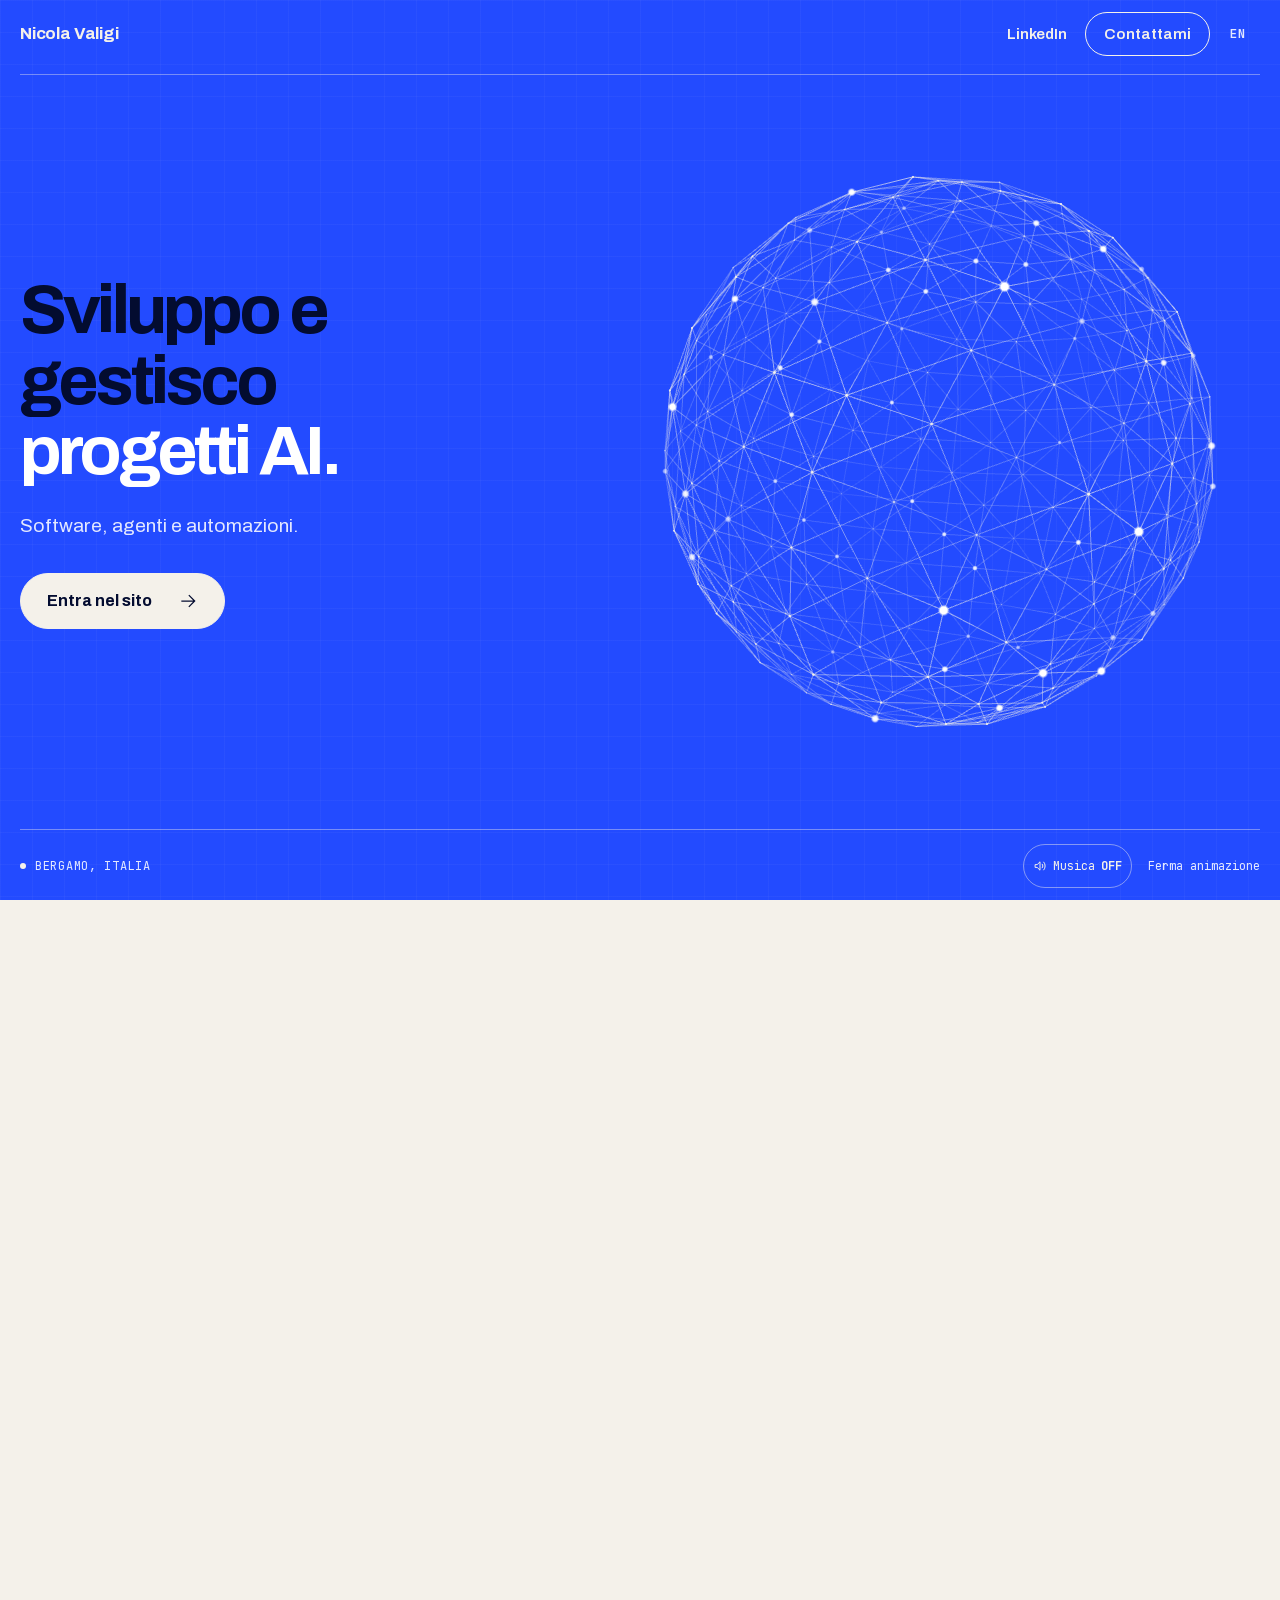
==== commit f7d590de: "Dà priorità a sviluppo e gestione di progetti AI in homepage" ====
--- a/index.html
+++ b/index.html
@@ -3,7 +3,7 @@
 <head>
 <meta charset="utf-8">
 <meta name="viewport" content="width=device-width, initial-scale=1, viewport-fit=cover">
-<title>Nicola Valigi | Sviluppo con AI, software e automazioni</title>
+<title>Nicola Valigi | Sviluppo e gestione di progetti AI</title>
 <meta name="theme-color" content="#F4F1EA">
 <link rel="icon" href="icona.svg" type="image/svg+xml">
 <link rel="preload" href="fonts/archivo-latin.woff2" as="font" type="font/woff2" crossorigin>
@@ -11,17 +11,17 @@
 <link rel="stylesheet" href="stile.css">
 <link rel="stylesheet" href="intro.css">
 <script src="intro-boot.js"></script>
-<meta name="description" content="Uso l’intelligenza artificiale per creare software e configuro agenti e automazioni per il lavoro quotidiano. Progetti e metodo di Nicola Valigi, Bergamo.">
+<meta name="description" content="Sviluppo e gestisco progetti AI, dai requisiti alla messa in produzione. Software, agenti e automazioni integrati con gli strumenti e i dati che usi già.">
 <meta name="robots" content="index,follow,max-image-preview:large">
 <meta name="author" content="Nicola Valigi">
 <meta name="twitter:card" content="summary_large_image">
-<meta name="twitter:title" content="Nicola Valigi | Sviluppo con AI, software e automazioni">
-<meta name="twitter:description" content="Uso l’intelligenza artificiale per creare software e configuro agenti e automazioni per il lavoro quotidiano. Progetti e metodo di Nicola Valigi, Bergamo.">
+<meta name="twitter:title" content="Nicola Valigi | Sviluppo e gestione di progetti AI">
+<meta name="twitter:description" content="Sviluppo e gestisco progetti AI, dai requisiti alla messa in produzione. Software, agenti e automazioni integrati con gli strumenti e i dati che usi già.">
 <meta name="twitter:image" content="https://www.nicvaligi.com/og.png">
 <meta name="twitter:image:alt" content="Nicola Valigi">
 <meta property="og:type" content="website">
-<meta property="og:title" content="Nicola Valigi | Sviluppo con AI, software e automazioni">
-<meta property="og:description" content="Uso l’intelligenza artificiale per creare software e configuro agenti e automazioni per il lavoro quotidiano. Progetti e metodo di Nicola Valigi, Bergamo.">
+<meta property="og:title" content="Nicola Valigi | Sviluppo e gestione di progetti AI">
+<meta property="og:description" content="Sviluppo e gestisco progetti AI, dai requisiti alla messa in produzione. Software, agenti e automazioni integrati con gli strumenti e i dati che usi già.">
 <meta property="og:url" content="https://www.nicvaligi.com/">
 <meta property="og:site_name" content="Nicola Valigi">
 <meta property="og:locale" content="it_IT">
@@ -55,8 +55,8 @@
       <canvas id="sphere"></canvas>
     </div>
     <div class="intro-copy">
-      <p class="intro-title">Costruisco<br><span>con l’AI.</span></p>
-      <p class="intro-subtitle">Software, agenti e automazioni per il lavoro di tutti i giorni.</p>
+      <p class="intro-title">Sviluppo e gestisco<br><span>progetti AI.</span></p>
+      <p class="intro-subtitle">Software, agenti e automazioni.</p>
       <a class="intro-enter" href="#contenuto"><span>Entra nel sito</span><svg width="20" height="20" viewBox="0 0 24 24" fill="none" stroke="currentColor" stroke-width="1.5" aria-hidden="true"><path d="M4 12h15M13 5l7 7-7 7"/></svg></a>
     </div>
   </div>
@@ -85,10 +85,10 @@
   <div class="contenitore apertura-griglia">
     <div>
       <p class="coordinate">NICOLA VALIGI · BERGAMO</p>
-      <h1><span>Software</span><span class="evid">con l’AI.</span></h1>
-      <p class="sommario">Uso l’AI per progettare, scrivere e testare software. Configuro agenti che lavorano con i tuoi documenti, le tue fonti e gli strumenti che usi già.</p>
+      <h1><span>Sviluppo e gestisco</span> <span class="evid">progetti AI.</span></h1>
+      <p class="sommario">Realizzo software, agenti e automazioni. Seguo il progetto dai requisiti alla messa in produzione, integrandolo con gli strumenti e i dati che usi già.</p>
       <div class="azioni">
-        <a class="bottone" href="#contatto">Contattami <span aria-hidden="true">&rarr;</span></a>
+        <a class="bottone" href="#contatto">Parliamo del tuo progetto <span aria-hidden="true">&rarr;</span></a>
         <a class="collegamento" href="#progetti">Vedi i progetti</a>
       </div>
     </div>
@@ -100,11 +100,11 @@
 <section class="sezione" id="progetti">
   <div class="contenitore">
     <p class="tav">Tav. 01 · Progetti</p>
-    <h2>Progetti selezionati</h2>
+    <h2>Progetti realizzati</h2>
     <ul class="gambe">
-      <li><a href="#piattaforme"><strong>Software e agenti AI</strong><span>Piattaforme per i clienti e agenti che consultano le fonti.</span></a></li>
-      <li><a href="#sentinelle"><strong>Monitoraggio automatico</strong><span>Atti, bandi e registri verificati ogni settimana.</span></a></li>
-      <li><a href="#geo"><strong>Progetti territoriali</strong><span>Mappe, analisi e rilievi con drone.</span></a></li>
+      <li><a href="#piattaforme"><strong>Piattaforma software multi-cliente</strong><span>Un’unica piattaforma in produzione, con accessi separati e funzioni attivabili per ciascun cliente.</span></a></li>
+      <li><a href="#sentinelle"><strong>Monitoraggio degli espropri</strong><span>Agenti AI che leggono atti pubblici e producono un elenco verificato di opere e atti, con fonti e date.</span></a></li>
+      <li><a href="#geo"><strong>Analisi territoriale per il fotovoltaico</strong><span>Una mappa 3D che incrocia catasto, rete elettrica e vincoli per valutare i terreni.</span></a></li>
     </ul>
 
     <section class="gruppo" id="piattaforme" aria-labelledby="piattaforme-t">
@@ -528,14 +528,6 @@
         <div class="risultato"><h5>Il risultato</h5><p>6.910 ricettori censiti, di cui 39 ancora oltre i limiti dopo le barriere.</p></div>
       </div>
     </article>
-    <article class="caso servizio-drone" id="drone-survey">
-      <div class="caso-testa"><span class="caso-num">05</span><h4>Rilievi con drone. Dal volo agli elaborati.</h4><span class="caso-settore">Drone Survey · Fotogrammetria e termografia</span></div>
-      <p class="servizio-intro">Fotogrammetria e termografia per espropri, infrastrutture, opere pubbliche, cantieri, fauna e ambiente. La piattaforma di volo si sceglie in base all’incarico.</p>
-      <figure class="drone-schema"><img src="img/drone-survey-schema.svg" alt="Schema di piano di volo su un corridoio stradale, con strisciate, punti di controllo GCP e punto di verifica CP" width="1200" height="520" loading="lazy" decoding="async"><figcaption>Schema illustrativo di rilievo su corridoio stradale · dati sintetici, non in scala.</figcaption></figure>
-      <ul class="archivi"><li><h5>Espropri e infrastrutture</h5><p>Ortofoto, rilievi e cartografia di progetto per documentare aree, soprassuoli, accessi e porzioni residue.</p></li><li><h5>Cantieri e manutenzione</h5><p>Campagne ripetute per confrontare lo stato dei luoghi. Ispezioni visive e termografiche.</p></li><li><h5>Fauna e ambiente</h5><p>Censimenti e monitoraggi faunistici con termocamera, a distanza. Indagini ambientali sul territorio.</p></li></ul>
-      <div class="consegne-drone"><h5>Consegne concordate</h5><p>Tavole, modelli e schede tecniche. Formati di consegna concordabili: GeoTIFF, LAS/LAZ, DXF, GeoPackage e PDF.</p><p class="abilitazioni"><strong>Abilitazioni del pilota:</strong> Open A1/A3 · Open A2 · Specific STS-01 · Specific STS-02.</p></div>
-      <div class="azioni"><a class="bottone" href="/rilievi-drone.html">Scopri il servizio di rilievi drone &rarr;</a><a class="collegamento" href="img/drone-survey-brochure.png" target="_blank" rel="noopener">Apri la brochure Drone Survey &nearr;</a></div>
-    </article>
     </section>
 
     <div class="altri">
@@ -548,6 +540,10 @@
         <li><strong>Espansione retail</strong><span>Confronto fra zone per l'apertura di punti vendita. Demo con dati simulati.</span><span class="dato">Demo</span></li>
       </ul>
     </div>
+    <aside class="altri" id="drone-survey" aria-labelledby="drone-survey-t">
+      <h3 id="drone-survey-t">Servizio aggiuntivo</h3>
+      <p>Fotogrammetria e termografia per i progetti che richiedono dati dal campo. <a class="collegamento" href="/rilievi-drone.html">Rilievi con drone <span aria-hidden="true">&rarr;</span></a></p>
+    </aside>
   </div>
 </section>
 
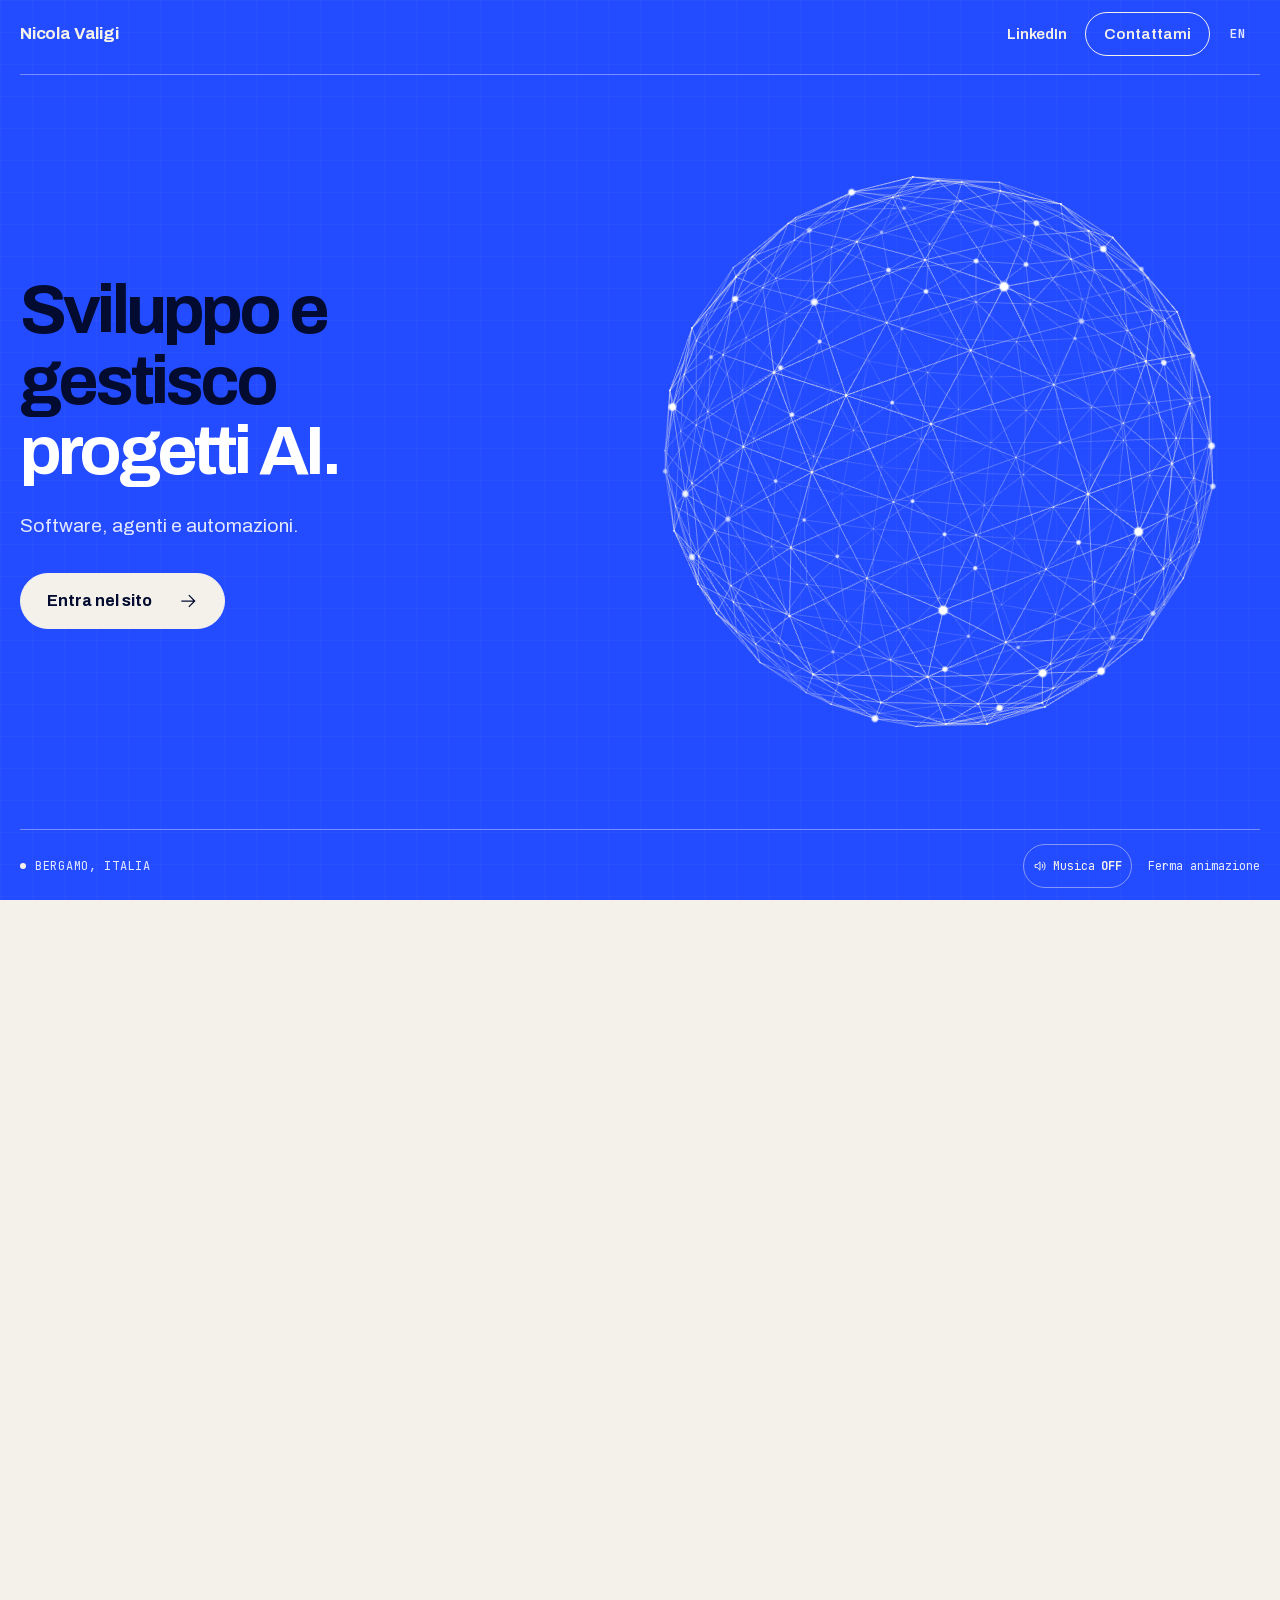
==== commit 8b73a8a5: "Aggiunge il download del curriculum alle homepage" ====
--- a/index.html
+++ b/index.html
@@ -597,6 +597,7 @@
       <a class="bottone" href="mailto:n.valigi@gmail.com?subject=Software%20e%20automazioni%20con%20AI">Scrivimi <span aria-hidden="true">&rarr;</span></a>
       <button class="bottone chiaro" type="button" data-copia="n.valigi@gmail.com" hidden>Copia indirizzo</button>
       <a class="bottone chiaro" href="https://www.linkedin.com/in/nicola-valigi-288418447/" target="_blank" rel="noopener noreferrer">LinkedIn</a>
+      <a class="bottone chiaro" href="/nicola-valigi-cv.pdf" download="Nicola-Valigi-CV.pdf">Scarica il CV (PDF)</a>
     </div>
   </div>
 </section>
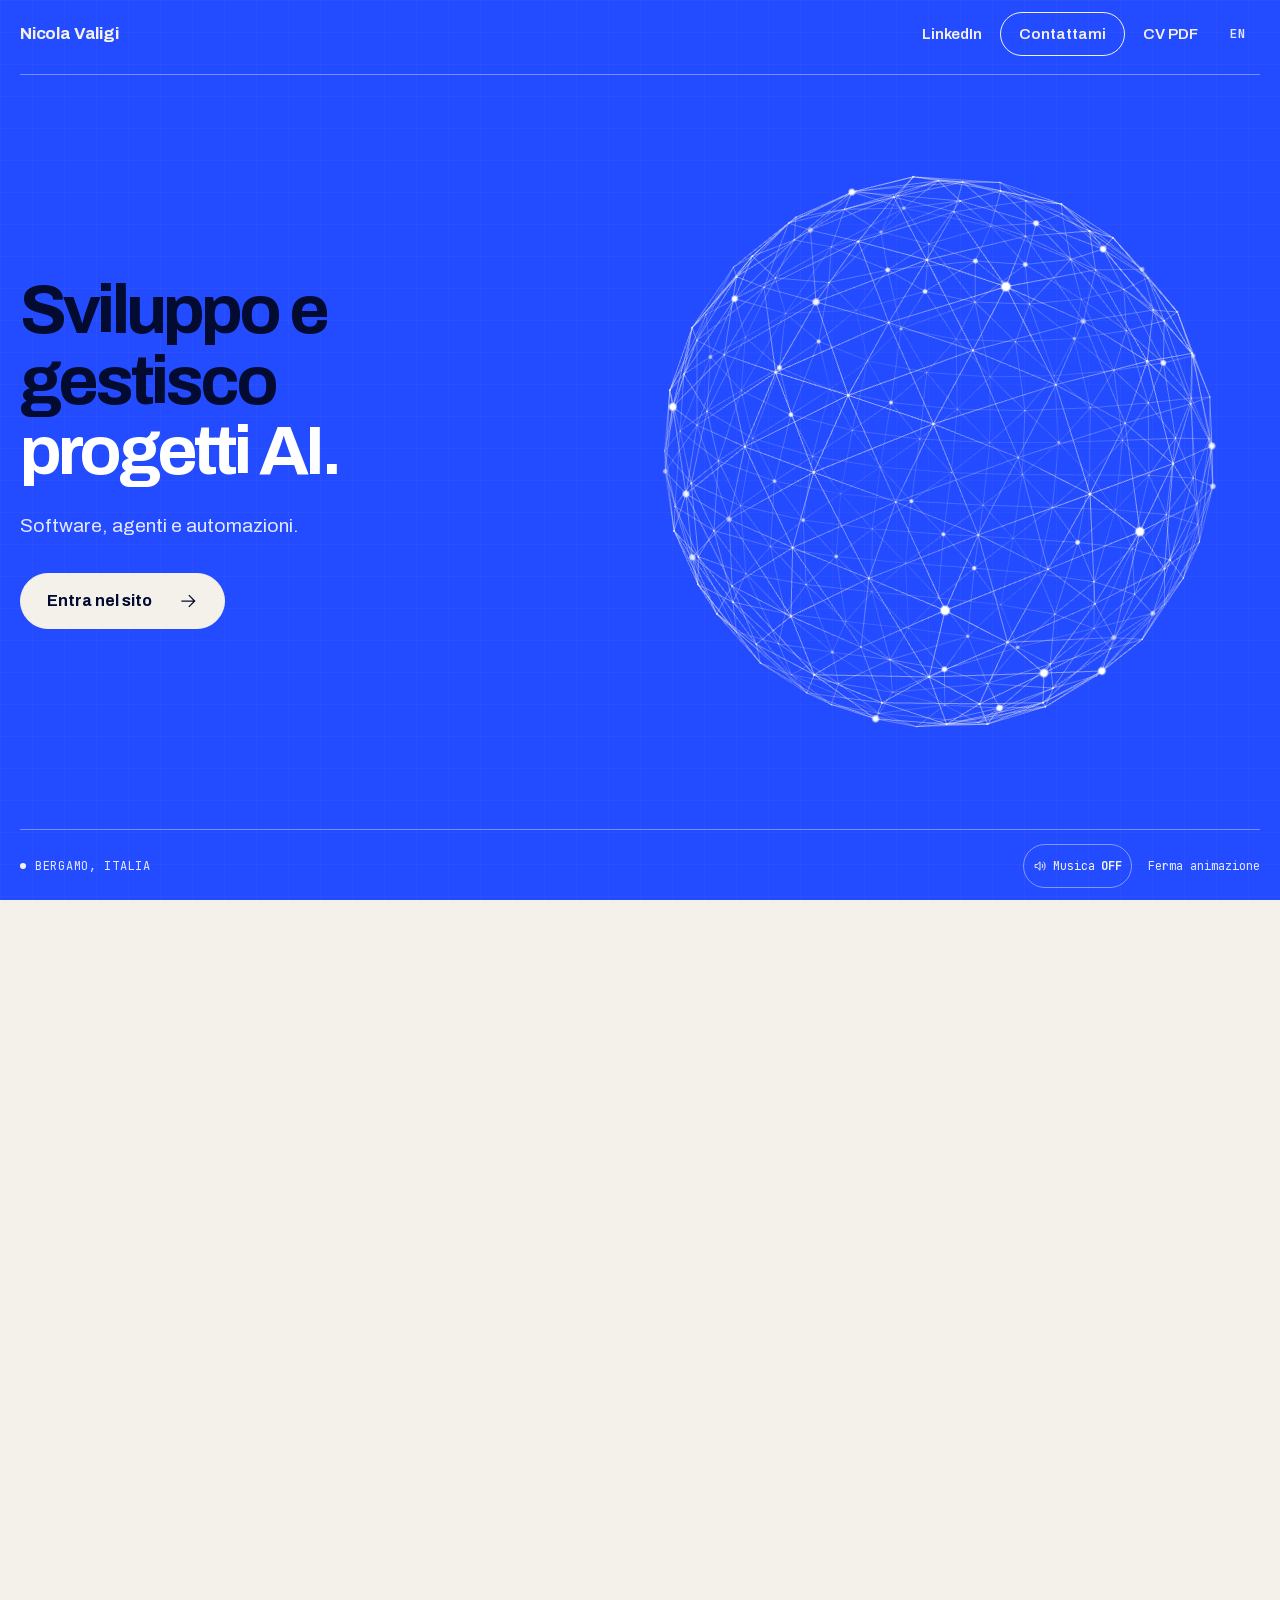
==== commit 40dd7852: "Aggiunge il download del CV alle intestazioni" ====
--- a/index.html
+++ b/index.html
@@ -43,6 +43,7 @@
     <nav class="intro-nav" aria-label="Accesso rapido">
       <a href="https://www.linkedin.com/in/nicola-valigi-288418447/" target="_blank" rel="noopener noreferrer">LinkedIn</a>
       <a class="intro-contact" href="#contatto">Contattami</a>
+      <a href="/nicola-valigi-cv.pdf" download="Nicola-Valigi-CV.pdf" aria-label="Scarica il CV in PDF">CV PDF</a>
       <a class="intro-language" href="/en/" lang="en" hreflang="en" aria-label="English">EN</a>
     </nav>
   </header>
@@ -75,6 +76,7 @@
   <nav class="menu" aria-label="Menu principale">
     <a href="https://www.linkedin.com/in/nicola-valigi-288418447/" target="_blank" rel="noopener noreferrer">LinkedIn</a>
     <a class="contatto" href="#contatto">Contattami</a>
+    <a href="/nicola-valigi-cv.pdf" download="Nicola-Valigi-CV.pdf" aria-label="Scarica il CV in PDF">CV PDF</a>
     <a class="lingua" href="/en/" hreflang="en" lang="en" aria-label="English">EN</a>
   </nav>
 </header>
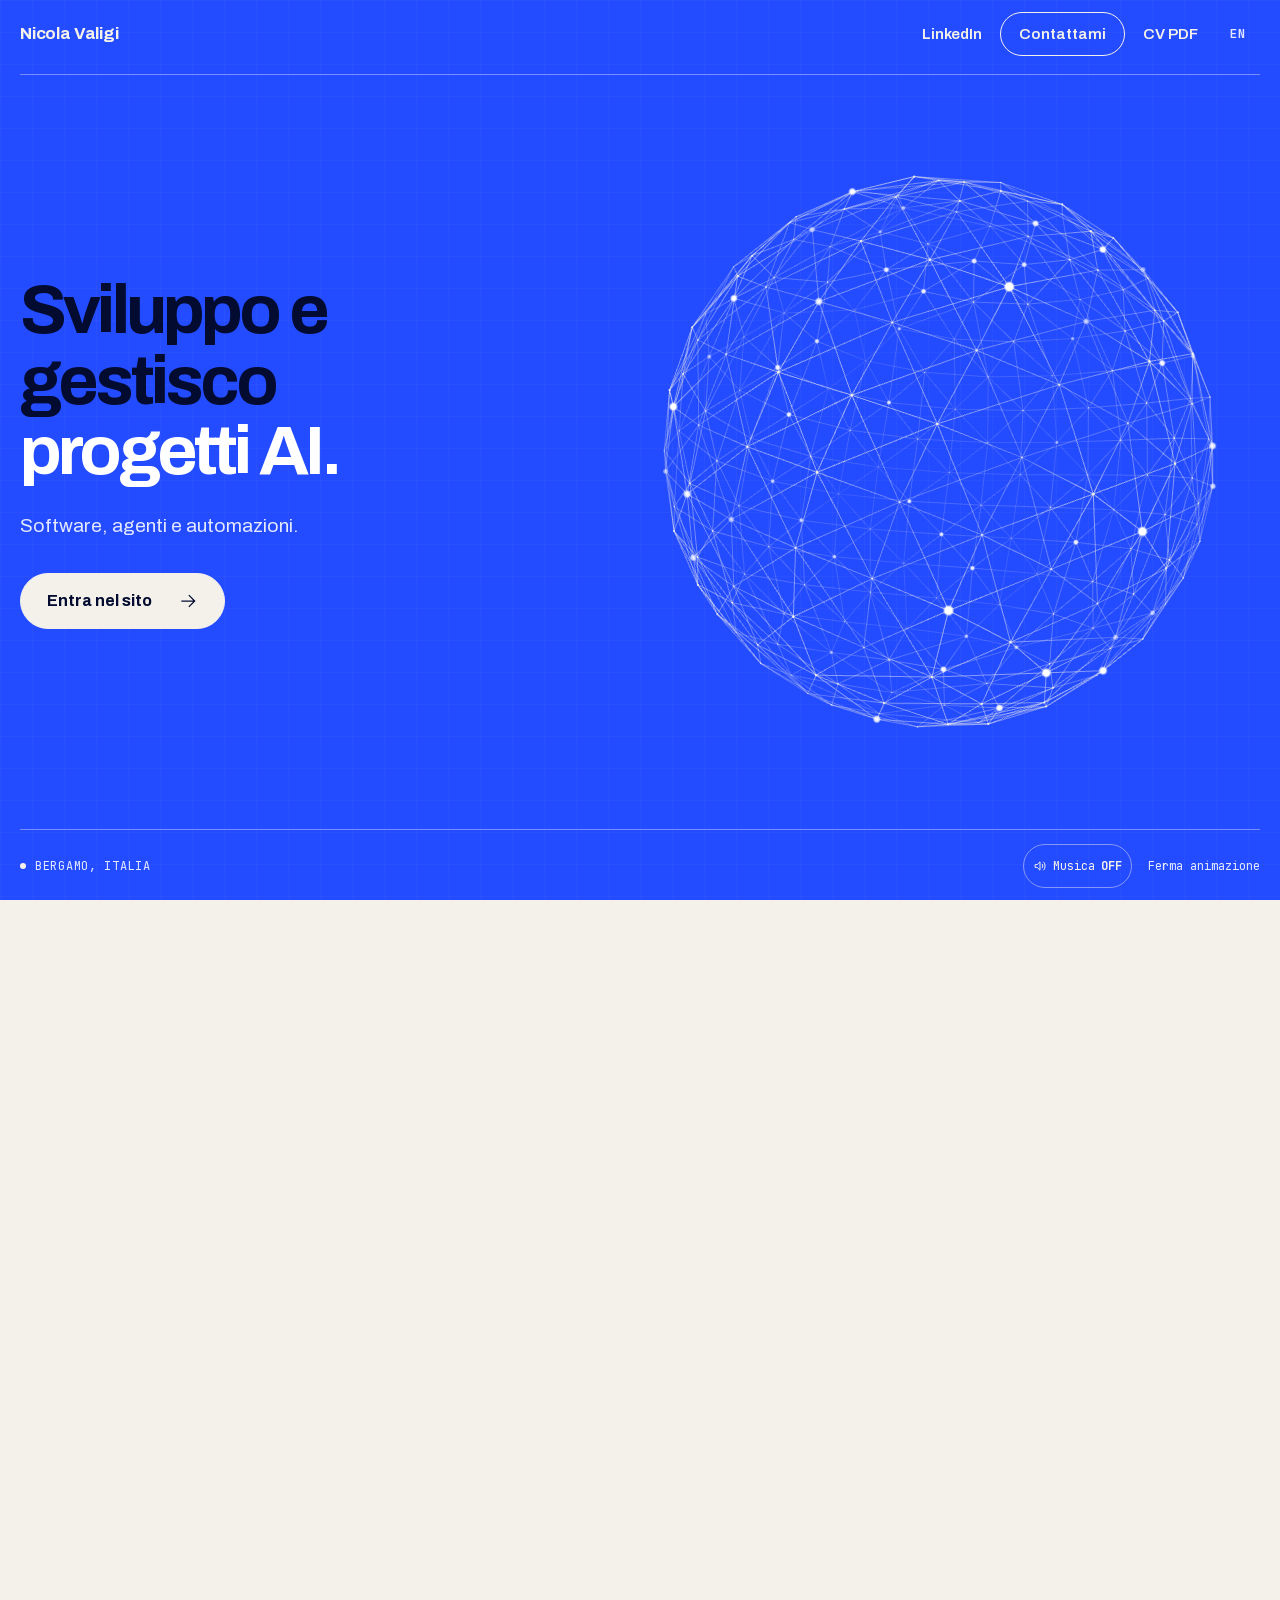
==== commit 7070f680: "Aggiunge la condivisione del sito nei contatti" ====
--- a/index.html
+++ b/index.html
@@ -597,10 +597,11 @@
     <a class="indirizzo" href="mailto:n.valigi@gmail.com?subject=Software%20e%20automazioni%20con%20AI">n.valigi@gmail.com</a>
     <div class="azioni">
       <a class="bottone" href="mailto:n.valigi@gmail.com?subject=Software%20e%20automazioni%20con%20AI">Scrivimi <span aria-hidden="true">&rarr;</span></a>
-      <button class="bottone chiaro" type="button" data-copia="n.valigi@gmail.com" hidden>Copia indirizzo</button>
+      <button class="bottone chiaro" type="button" data-condividi hidden><svg width="20" height="20" viewBox="0 0 24 24" fill="none" stroke="currentColor" stroke-width="1.75" stroke-linecap="round" stroke-linejoin="round" aria-hidden="true" focusable="false"><circle cx="18" cy="5" r="3"/><circle cx="6" cy="12" r="3"/><circle cx="18" cy="19" r="3"/><path d="m8.6 10.5 6.8-4m-6.8 7 6.8 4"/></svg><span>Condividi il sito</span></button>
       <a class="bottone chiaro" href="https://www.linkedin.com/in/nicola-valigi-288418447/" target="_blank" rel="noopener noreferrer">LinkedIn</a>
       <a class="bottone chiaro" href="/nicola-valigi-cv.pdf" download="Nicola-Valigi-CV.pdf">Scarica il CV (PDF)</a>
     </div>
+    <div class="esito-condivisione" role="status" data-esito-condivisione></div>
   </div>
 </section>
 
--- a/stile.css
+++ b/stile.css
@@ -248,6 +248,8 @@
   color: #a8baff; text-decoration: none;
 }
 .contatto-blocco .azioni { margin-top: 34px; }
+[data-condividi][hidden] { display: none; }
+.esito-condivisione:not(:empty) { margin-top: 12px; overflow-wrap: anywhere; }
 .contatto-blocco .bottone { background: var(--blu); color: #fff; border-color: var(--blu); }
 .contatto-blocco .bottone:hover { background: #1938C7; }
 .contatto-blocco .bottone.chiaro:hover { background: var(--carta); color: var(--ink); }
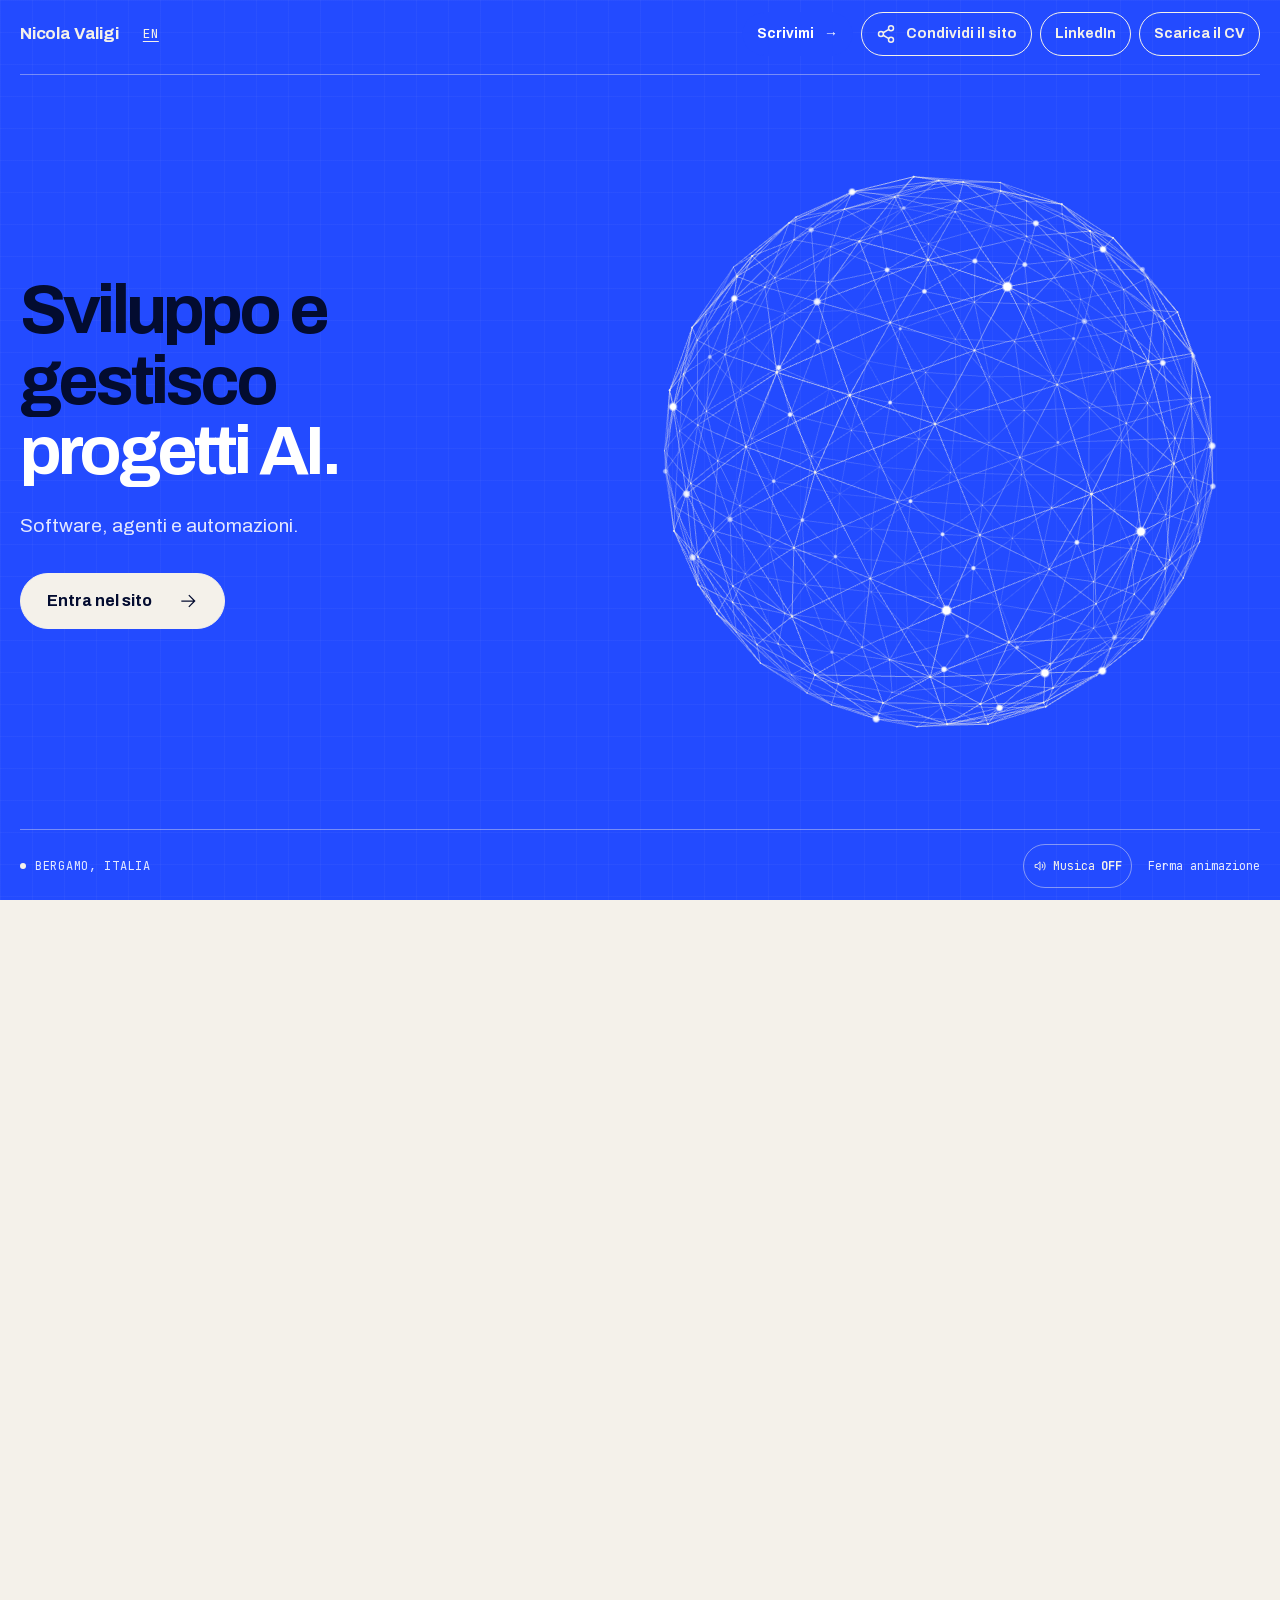
==== commit d71ea3b6: "Porta le azioni di contatto nelle intestazioni della home" ====
--- a/index.html
+++ b/index.html
@@ -38,15 +38,16 @@
 </head>
 <body>
 <section class="intro-stage" id="intro" aria-label="Benvenuto">
-  <header class="intro-header">
-    <p class="intro-name">Nicola Valigi</p>
-    <nav class="intro-nav" aria-label="Accesso rapido">
-      <a href="https://www.linkedin.com/in/nicola-valigi-288418447/" target="_blank" rel="noopener noreferrer">LinkedIn</a>
-      <a class="intro-contact" href="#contatto">Contattami</a>
-      <a href="/nicola-valigi-cv.pdf" download="Nicola-Valigi-CV.pdf" aria-label="Scarica il CV in PDF">CV PDF</a>
-      <a class="intro-language" href="/en/" lang="en" hreflang="en" aria-label="English">EN</a>
-    </nav>
-  </header>
+  <header class="intro-header testata-azioni">
+  <div class="identita-testata"><p class="intro-name">Nicola Valigi</p><a class="lingua-testata" href="/en/" lang="en" hreflang="en" aria-label="English">EN</a></div>
+  <nav class="barra-testata" aria-label="Contatti e condivisione" data-gruppo-condivisione>
+    <a class="bottone intro-contact" href="mailto:n.valigi@gmail.com">Scrivimi <span aria-hidden="true">&rarr;</span></a>
+    <button class="bottone chiaro" type="button" data-condividi hidden><svg width="20" height="20" viewBox="0 0 24 24" fill="none" stroke="currentColor" stroke-width="1.75" stroke-linecap="round" stroke-linejoin="round" aria-hidden="true" focusable="false"><circle cx="18" cy="5" r="3"/><circle cx="6" cy="12" r="3"/><circle cx="18" cy="19" r="3"/><path d="m8.6 10.5 6.8-4m-6.8 7 6.8 4"/></svg><span>Condividi il sito</span></button>
+    <a class="bottone chiaro" href="https://www.linkedin.com/in/nicola-valigi-288418447/" target="_blank" rel="noopener noreferrer">LinkedIn</a>
+    <a class="bottone chiaro" href="/nicola-valigi-cv.pdf" download="Nicola-Valigi-CV.pdf">Scarica il CV</a>
+    <div class="esito-condivisione" role="status" data-esito-condivisione></div>
+  </nav>
+</header>
   <div class="intro-composition">
     <div class="intro-orbit" aria-hidden="true">
       <svg class="intro-fallback" viewBox="0 0 400 400" fill="none" stroke="currentColor" stroke-width=".65">
@@ -71,13 +72,14 @@
 <a class="salta" href="#contenuto">Vai al contenuto</a>
 
 
-<header class="contenitore testata">
-  <a class="marchio" href="./">Nicola Valigi</a>
-  <nav class="menu" aria-label="Menu principale">
-    <a href="https://www.linkedin.com/in/nicola-valigi-288418447/" target="_blank" rel="noopener noreferrer">LinkedIn</a>
-    <a class="contatto" href="#contatto">Contattami</a>
-    <a href="/nicola-valigi-cv.pdf" download="Nicola-Valigi-CV.pdf" aria-label="Scarica il CV in PDF">CV PDF</a>
-    <a class="lingua" href="/en/" hreflang="en" lang="en" aria-label="English">EN</a>
+<header class="contenitore testata testata-azioni">
+  <div class="identita-testata"><a class="marchio" href="./">Nicola Valigi</a><a class="lingua-testata" href="/en/" hreflang="en" lang="en" aria-label="English">EN</a></div>
+  <nav class="barra-testata" aria-label="Contatti e condivisione" data-gruppo-condivisione>
+    <a class="bottone" href="mailto:n.valigi@gmail.com">Scrivimi <span aria-hidden="true">&rarr;</span></a>
+    <button class="bottone chiaro" type="button" data-condividi hidden><svg width="20" height="20" viewBox="0 0 24 24" fill="none" stroke="currentColor" stroke-width="1.75" stroke-linecap="round" stroke-linejoin="round" aria-hidden="true" focusable="false"><circle cx="18" cy="5" r="3"/><circle cx="6" cy="12" r="3"/><circle cx="18" cy="19" r="3"/><path d="m8.6 10.5 6.8-4m-6.8 7 6.8 4"/></svg><span>Condividi il sito</span></button>
+    <a class="bottone chiaro" href="https://www.linkedin.com/in/nicola-valigi-288418447/" target="_blank" rel="noopener noreferrer">LinkedIn</a>
+    <a class="bottone chiaro" href="/nicola-valigi-cv.pdf" download="Nicola-Valigi-CV.pdf">Scarica il CV</a>
+    <div class="esito-condivisione" role="status" data-esito-condivisione></div>
   </nav>
 </header>
 
@@ -590,7 +592,7 @@
 </section>
 
 <section class="sezione contatto-blocco" id="contatto">
-  <div class="contenitore">
+  <div class="contenitore" data-gruppo-condivisione>
     <p class="tav">Tav. 04 · Contatto</p>
     <h2>Raccontami il problema.</h2>
     <p class="intro">Dimmi che strumento vorresti creare o quale passaggio del tuo lavoro vuoi automatizzare.</p>
--- a/stile.css
+++ b/stile.css
@@ -460,3 +460,32 @@
   .testata { flex-wrap: wrap; }
   .menu { width: 100%; justify-content: space-between; margin-left: 0; }
 }
+
+/* Azioni di contatto e condivisione nelle intestazioni della home */
+.testata-azioni { flex-wrap: wrap; }
+.identita-testata { display: flex; align-items: center; gap: 10px; }
+.lingua-testata {
+  display: inline-flex; align-items: center; justify-content: center;
+  min-width: 44px; min-height: 44px; font-family: var(--mono); font-size: .8rem;
+}
+.barra-testata {
+  display: grid; grid-template-columns: repeat(4, auto); align-items: stretch; gap: 8px;
+  min-width: 0;
+}
+.barra-testata .bottone { min-height: 44px; padding: 6px 14px; font-size: .875rem; text-align: center; }
+.barra-testata svg { flex: 0 0 auto; }
+.barra-testata .esito-condivisione { grid-column: 1 / -1; }
+.barra-testata .esito-condivisione:empty { position: absolute; }
+.barra-testata .esito-condivisione:not(:empty) { margin-top: 0; font-size: .875rem; }
+.intro-header .barra-testata .bottone.chiaro {
+  background: transparent; color: var(--carta); border-color: var(--carta);
+}
+.intro-header .barra-testata .bottone.chiaro:hover {
+  background: var(--carta); color: var(--ink);
+}
+@media (max-width: 760px) {
+  .testata-azioni { display: grid; grid-template-columns: minmax(0, 1fr); gap: 8px; }
+  .identita-testata { justify-content: space-between; }
+  .barra-testata { grid-template-columns: repeat(2, minmax(0, 1fr)); }
+  .barra-testata .bottone { padding-inline: 6px; gap: 5px; }
+}
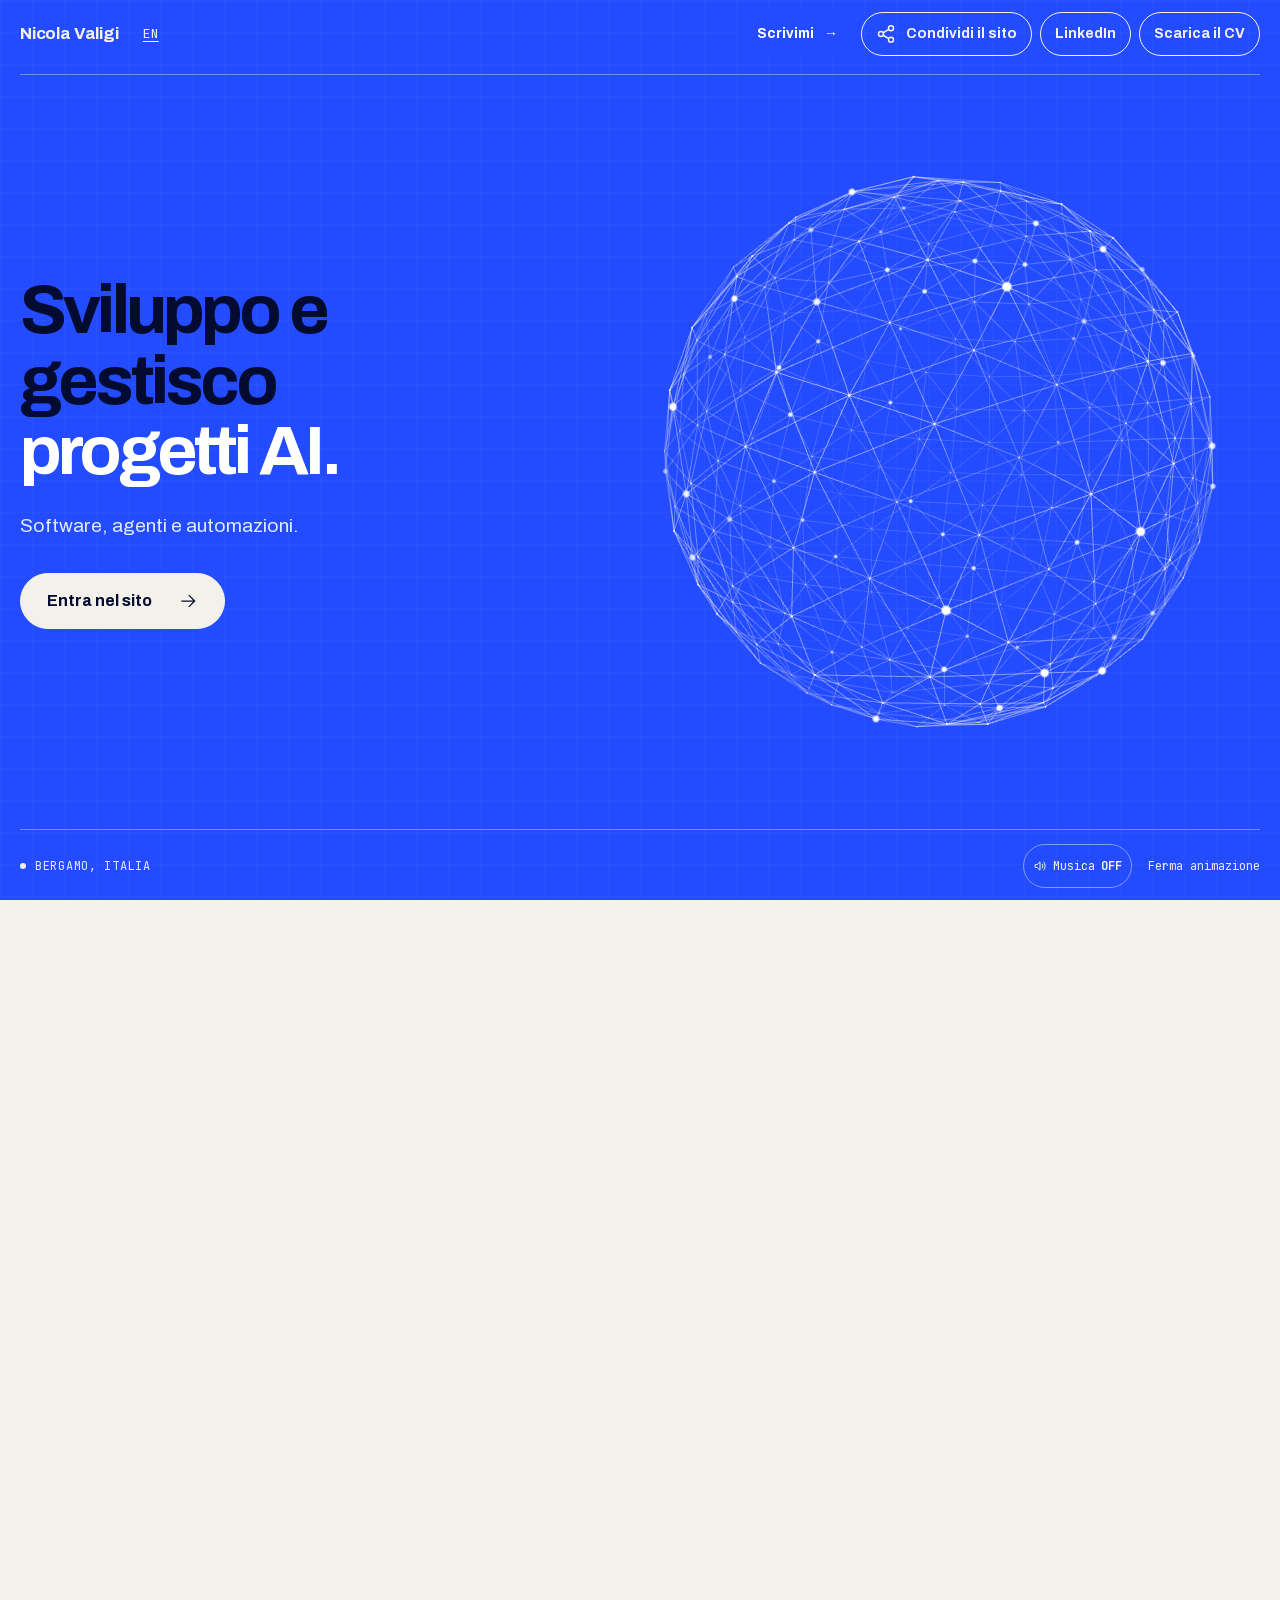
==== commit 2218a1df: "Migliora la leggibilità delle azioni su mobile" ====
--- a/index.html
+++ b/index.html
@@ -42,9 +42,9 @@
   <div class="identita-testata"><p class="intro-name">Nicola Valigi</p><a class="lingua-testata" href="/en/" lang="en" hreflang="en" aria-label="English">EN</a></div>
   <nav class="barra-testata" aria-label="Contatti e condivisione" data-gruppo-condivisione>
     <a class="bottone intro-contact" href="mailto:n.valigi@gmail.com">Scrivimi <span aria-hidden="true">&rarr;</span></a>
-    <button class="bottone chiaro" type="button" data-condividi hidden><svg width="20" height="20" viewBox="0 0 24 24" fill="none" stroke="currentColor" stroke-width="1.75" stroke-linecap="round" stroke-linejoin="round" aria-hidden="true" focusable="false"><circle cx="18" cy="5" r="3"/><circle cx="6" cy="12" r="3"/><circle cx="18" cy="19" r="3"/><path d="m8.6 10.5 6.8-4m-6.8 7 6.8 4"/></svg><span>Condividi il sito</span></button>
+    <button class="bottone chiaro" type="button" data-condividi hidden><svg width="20" height="20" viewBox="0 0 24 24" fill="none" stroke="currentColor" stroke-width="1.75" stroke-linecap="round" stroke-linejoin="round" aria-hidden="true" focusable="false"><circle cx="18" cy="5" r="3"/><circle cx="6" cy="12" r="3"/><circle cx="18" cy="19" r="3"/><path d="m8.6 10.5 6.8-4m-6.8 7 6.8 4"/></svg><span class="etichetta-estesa">Condividi il sito</span><span class="etichetta-breve">Condividi</span></button>
     <a class="bottone chiaro" href="https://www.linkedin.com/in/nicola-valigi-288418447/" target="_blank" rel="noopener noreferrer">LinkedIn</a>
-    <a class="bottone chiaro" href="/nicola-valigi-cv.pdf" download="Nicola-Valigi-CV.pdf">Scarica il CV</a>
+    <a class="bottone chiaro" href="/nicola-valigi-cv.pdf" download="Nicola-Valigi-CV.pdf"><span class="etichetta-estesa">Scarica il CV</span><span class="etichetta-breve">CV PDF</span></a>
     <div class="esito-condivisione" role="status" data-esito-condivisione></div>
   </nav>
 </header>
@@ -76,9 +76,9 @@
   <div class="identita-testata"><a class="marchio" href="./">Nicola Valigi</a><a class="lingua-testata" href="/en/" hreflang="en" lang="en" aria-label="English">EN</a></div>
   <nav class="barra-testata" aria-label="Contatti e condivisione" data-gruppo-condivisione>
     <a class="bottone" href="mailto:n.valigi@gmail.com">Scrivimi <span aria-hidden="true">&rarr;</span></a>
-    <button class="bottone chiaro" type="button" data-condividi hidden><svg width="20" height="20" viewBox="0 0 24 24" fill="none" stroke="currentColor" stroke-width="1.75" stroke-linecap="round" stroke-linejoin="round" aria-hidden="true" focusable="false"><circle cx="18" cy="5" r="3"/><circle cx="6" cy="12" r="3"/><circle cx="18" cy="19" r="3"/><path d="m8.6 10.5 6.8-4m-6.8 7 6.8 4"/></svg><span>Condividi il sito</span></button>
+    <button class="bottone chiaro" type="button" data-condividi hidden><svg width="20" height="20" viewBox="0 0 24 24" fill="none" stroke="currentColor" stroke-width="1.75" stroke-linecap="round" stroke-linejoin="round" aria-hidden="true" focusable="false"><circle cx="18" cy="5" r="3"/><circle cx="6" cy="12" r="3"/><circle cx="18" cy="19" r="3"/><path d="m8.6 10.5 6.8-4m-6.8 7 6.8 4"/></svg><span class="etichetta-estesa">Condividi il sito</span><span class="etichetta-breve">Condividi</span></button>
     <a class="bottone chiaro" href="https://www.linkedin.com/in/nicola-valigi-288418447/" target="_blank" rel="noopener noreferrer">LinkedIn</a>
-    <a class="bottone chiaro" href="/nicola-valigi-cv.pdf" download="Nicola-Valigi-CV.pdf">Scarica il CV</a>
+    <a class="bottone chiaro" href="/nicola-valigi-cv.pdf" download="Nicola-Valigi-CV.pdf"><span class="etichetta-estesa">Scarica il CV</span><span class="etichetta-breve">CV PDF</span></a>
     <div class="esito-condivisione" role="status" data-esito-condivisione></div>
   </nav>
 </header>
--- a/stile.css
+++ b/stile.css
@@ -483,9 +483,15 @@
 .intro-header .barra-testata .bottone.chiaro:hover {
   background: var(--carta); color: var(--ink);
 }
+.barra-testata .etichetta-breve { display: none; }
 @media (max-width: 760px) {
-  .testata-azioni { display: grid; grid-template-columns: minmax(0, 1fr); gap: 8px; }
+  .testata-azioni { display: grid; grid-template-columns: minmax(0, 1fr); gap: 10px; }
   .identita-testata { justify-content: space-between; }
   .barra-testata { grid-template-columns: repeat(2, minmax(0, 1fr)); }
-  .barra-testata .bottone { padding-inline: 6px; gap: 5px; }
-}
+  .barra-testata .bottone {
+    min-height: 48px; padding: 6px 8px; gap: 6px;
+    font-size: 1rem; line-height: 1.2;
+  }
+  .barra-testata .etichetta-estesa { display: none; }
+  .barra-testata .etichetta-breve { display: inline; }
+}
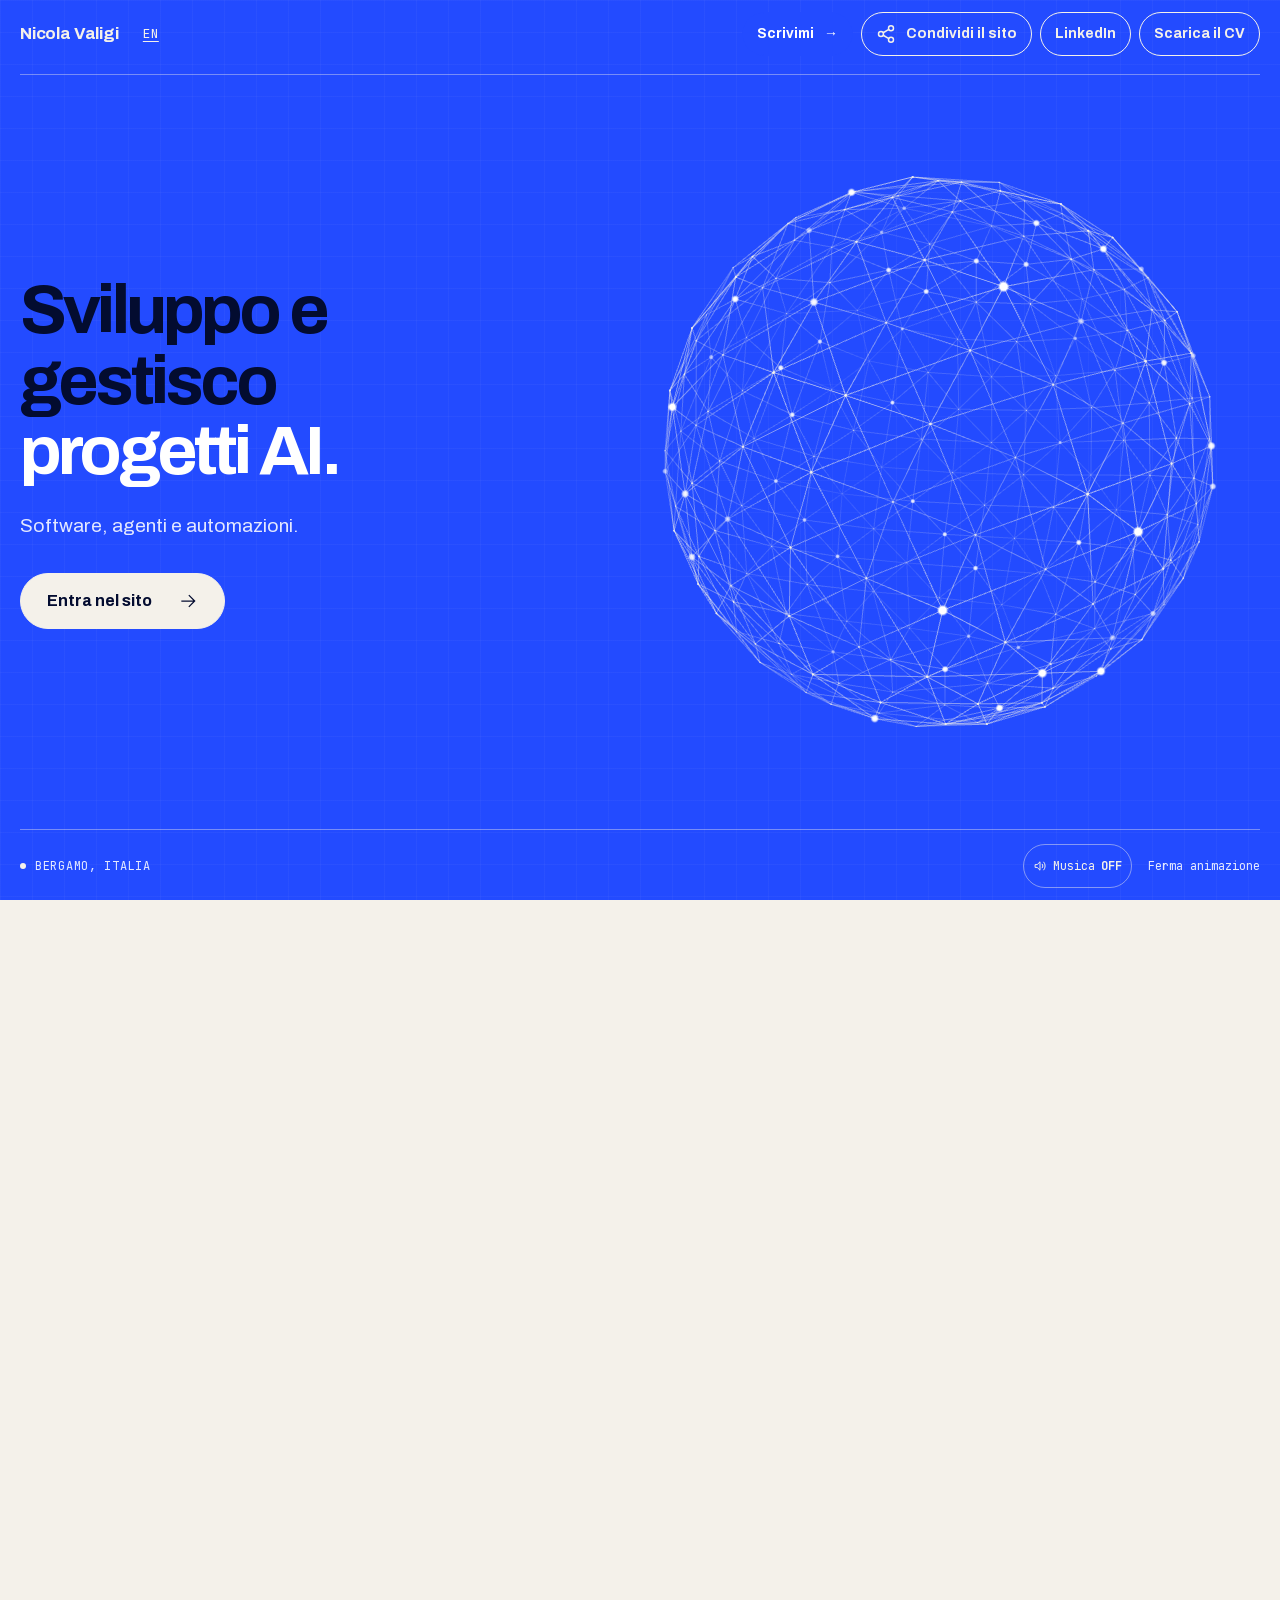
==== commit 5f98b56a: "Aggiorna il ritratto nella home e nel curriculum" ====
--- a/index.html
+++ b/index.html
@@ -34,7 +34,7 @@
 <link rel="alternate" hreflang="it" href="https://www.nicvaligi.com/">
 <link rel="alternate" hreflang="en" href="https://www.nicvaligi.com/en/">
 <link rel="alternate" hreflang="x-default" href="https://www.nicvaligi.com/">
-<script type="application/ld+json">{"@context":"https://schema.org","@graph":[{"@type":"Person","@id":"https://www.nicvaligi.com/#nicola","name":"Nicola Valigi","url":"https://www.nicvaligi.com/","image":"https://www.nicvaligi.com/img/nicola-valigi-al-lavoro.jpeg","email":"n.valigi@gmail.com","homeLocation":{"@type":"Place","name":"Bergamo, Italia"},"knowsLanguage":["it","en"],"sameAs":["https://www.linkedin.com/in/nicola-valigi-288418447/","https://github.com/nicolavaligi"],"knowsAbout":["Sviluppo software con AI","Agenti AI","Automazione dei flussi di lavoro","GIS","Fotogrammetria","Infrastrutture"]},{"@type":"WebSite","@id":"https://www.nicvaligi.com/#sito","url":"https://www.nicvaligi.com/","name":"Nicola Valigi","inLanguage":["it","en"],"publisher":{"@id":"https://www.nicvaligi.com/#nicola"}},{"@type":"Service","@id":"https://www.nicvaligi.com/#servizio-sentinelle","name":"Monitoraggio di fonti pubbliche","url":"https://www.nicvaligi.com/#sentinelle","provider":{"@id":"https://www.nicvaligi.com/#nicola"}},{"@type":"Service","@id":"https://www.nicvaligi.com/#servizio-geo","name":"Geo-intelligence e sourcing fondiario","url":"https://www.nicvaligi.com/#geo","provider":{"@id":"https://www.nicvaligi.com/#nicola"}},{"@type":"Service","@id":"https://www.nicvaligi.com/#servizio-agenti","name":"Piattaforme e agenti AI","url":"https://www.nicvaligi.com/#piattaforme","provider":{"@id":"https://www.nicvaligi.com/#nicola"}},{"@type":"Service","@id":"https://www.nicvaligi.com/rilievi-drone.html#servizio","name":"Rilievi drone e fotogrammetria","url":"https://www.nicvaligi.com/rilievi-drone.html","provider":{"@id":"https://www.nicvaligi.com/#nicola"}},{"@type":"ItemList","@id":"https://www.nicvaligi.com/#servizi","name":"Servizi","numberOfItems":4,"itemListElement":[{"@type":"ListItem","position":1,"item":{"@id":"https://www.nicvaligi.com/#servizio-agenti"}},{"@type":"ListItem","position":2,"item":{"@id":"https://www.nicvaligi.com/#servizio-sentinelle"}},{"@type":"ListItem","position":3,"item":{"@id":"https://www.nicvaligi.com/#servizio-geo"}},{"@type":"ListItem","position":4,"item":{"@id":"https://www.nicvaligi.com/rilievi-drone.html#servizio"}}]},{"@type":"WebPage","@id":"https://www.nicvaligi.com/#pagina","url":"https://www.nicvaligi.com/","name":"Nicola Valigi | Sviluppo con AI, software e automazioni","description":"Uso l’intelligenza artificiale per creare software e configuro agenti e automazioni per il lavoro quotidiano. Progetti e metodo di Nicola Valigi, Bergamo.","inLanguage":"it","isPartOf":{"@id":"https://www.nicvaligi.com/#sito"},"about":{"@id":"https://www.nicvaligi.com/#nicola"},"mainEntity":{"@id":"https://www.nicvaligi.com/#servizi"}}]}</script>
+<script type="application/ld+json">{"@context":"https://schema.org","@graph":[{"@type":"Person","@id":"https://www.nicvaligi.com/#nicola","name":"Nicola Valigi","url":"https://www.nicvaligi.com/","image":"https://www.nicvaligi.com/img/nicola-valigi-ritratto.jpg","email":"n.valigi@gmail.com","homeLocation":{"@type":"Place","name":"Bergamo, Italia"},"knowsLanguage":["it","en"],"sameAs":["https://www.linkedin.com/in/nicola-valigi-288418447/","https://github.com/nicolavaligi"],"knowsAbout":["Sviluppo software con AI","Agenti AI","Automazione dei flussi di lavoro","GIS","Fotogrammetria","Infrastrutture"]},{"@type":"WebSite","@id":"https://www.nicvaligi.com/#sito","url":"https://www.nicvaligi.com/","name":"Nicola Valigi","inLanguage":["it","en"],"publisher":{"@id":"https://www.nicvaligi.com/#nicola"}},{"@type":"Service","@id":"https://www.nicvaligi.com/#servizio-sentinelle","name":"Monitoraggio di fonti pubbliche","url":"https://www.nicvaligi.com/#sentinelle","provider":{"@id":"https://www.nicvaligi.com/#nicola"}},{"@type":"Service","@id":"https://www.nicvaligi.com/#servizio-geo","name":"Geo-intelligence e sourcing fondiario","url":"https://www.nicvaligi.com/#geo","provider":{"@id":"https://www.nicvaligi.com/#nicola"}},{"@type":"Service","@id":"https://www.nicvaligi.com/#servizio-agenti","name":"Piattaforme e agenti AI","url":"https://www.nicvaligi.com/#piattaforme","provider":{"@id":"https://www.nicvaligi.com/#nicola"}},{"@type":"Service","@id":"https://www.nicvaligi.com/rilievi-drone.html#servizio","name":"Rilievi drone e fotogrammetria","url":"https://www.nicvaligi.com/rilievi-drone.html","provider":{"@id":"https://www.nicvaligi.com/#nicola"}},{"@type":"ItemList","@id":"https://www.nicvaligi.com/#servizi","name":"Servizi","numberOfItems":4,"itemListElement":[{"@type":"ListItem","position":1,"item":{"@id":"https://www.nicvaligi.com/#servizio-agenti"}},{"@type":"ListItem","position":2,"item":{"@id":"https://www.nicvaligi.com/#servizio-sentinelle"}},{"@type":"ListItem","position":3,"item":{"@id":"https://www.nicvaligi.com/#servizio-geo"}},{"@type":"ListItem","position":4,"item":{"@id":"https://www.nicvaligi.com/rilievi-drone.html#servizio"}}]},{"@type":"WebPage","@id":"https://www.nicvaligi.com/#pagina","url":"https://www.nicvaligi.com/","name":"Nicola Valigi | Sviluppo con AI, software e automazioni","description":"Uso l’intelligenza artificiale per creare software e configuro agenti e automazioni per il lavoro quotidiano. Progetti e metodo di Nicola Valigi, Bergamo.","inLanguage":"it","isPartOf":{"@id":"https://www.nicvaligi.com/#sito"},"about":{"@id":"https://www.nicvaligi.com/#nicola"},"mainEntity":{"@id":"https://www.nicvaligi.com/#servizi"}}]}</script>
 </head>
 <body>
 <section class="intro-stage" id="intro" aria-label="Benvenuto">
@@ -97,7 +97,7 @@
       </div>
     </div>
 
-    <picture><source type="image/webp" srcset="img/nicola-valigi-al-lavoro-640.webp 640w, img/nicola-valigi-al-lavoro-1200.webp 1200w, img/nicola-valigi-al-lavoro-1800.webp 1800w" sizes="(min-width: 1000px) 640px, calc(100vw - 40px)"><img class="ritratto" src="img/nicola-valigi-al-lavoro.jpeg" alt="Nicola Valigi al lavoro al computer" width="2390" height="1792" decoding="async" fetchpriority="high"></picture>
+    <picture><source type="image/webp" srcset="img/nicola-valigi-ritratto-640.webp 640w, img/nicola-valigi-ritratto-1200.webp 1200w, img/nicola-valigi-ritratto-1448.webp 1448w" sizes="(min-width: 1000px) 640px, calc(100vw - 40px)"><img class="ritratto" src="img/nicola-valigi-ritratto.jpg" alt="Nicola Valigi al lavoro al computer" width="1448" height="1086" decoding="async" fetchpriority="high"></picture>
   </div>
 </section>
 
